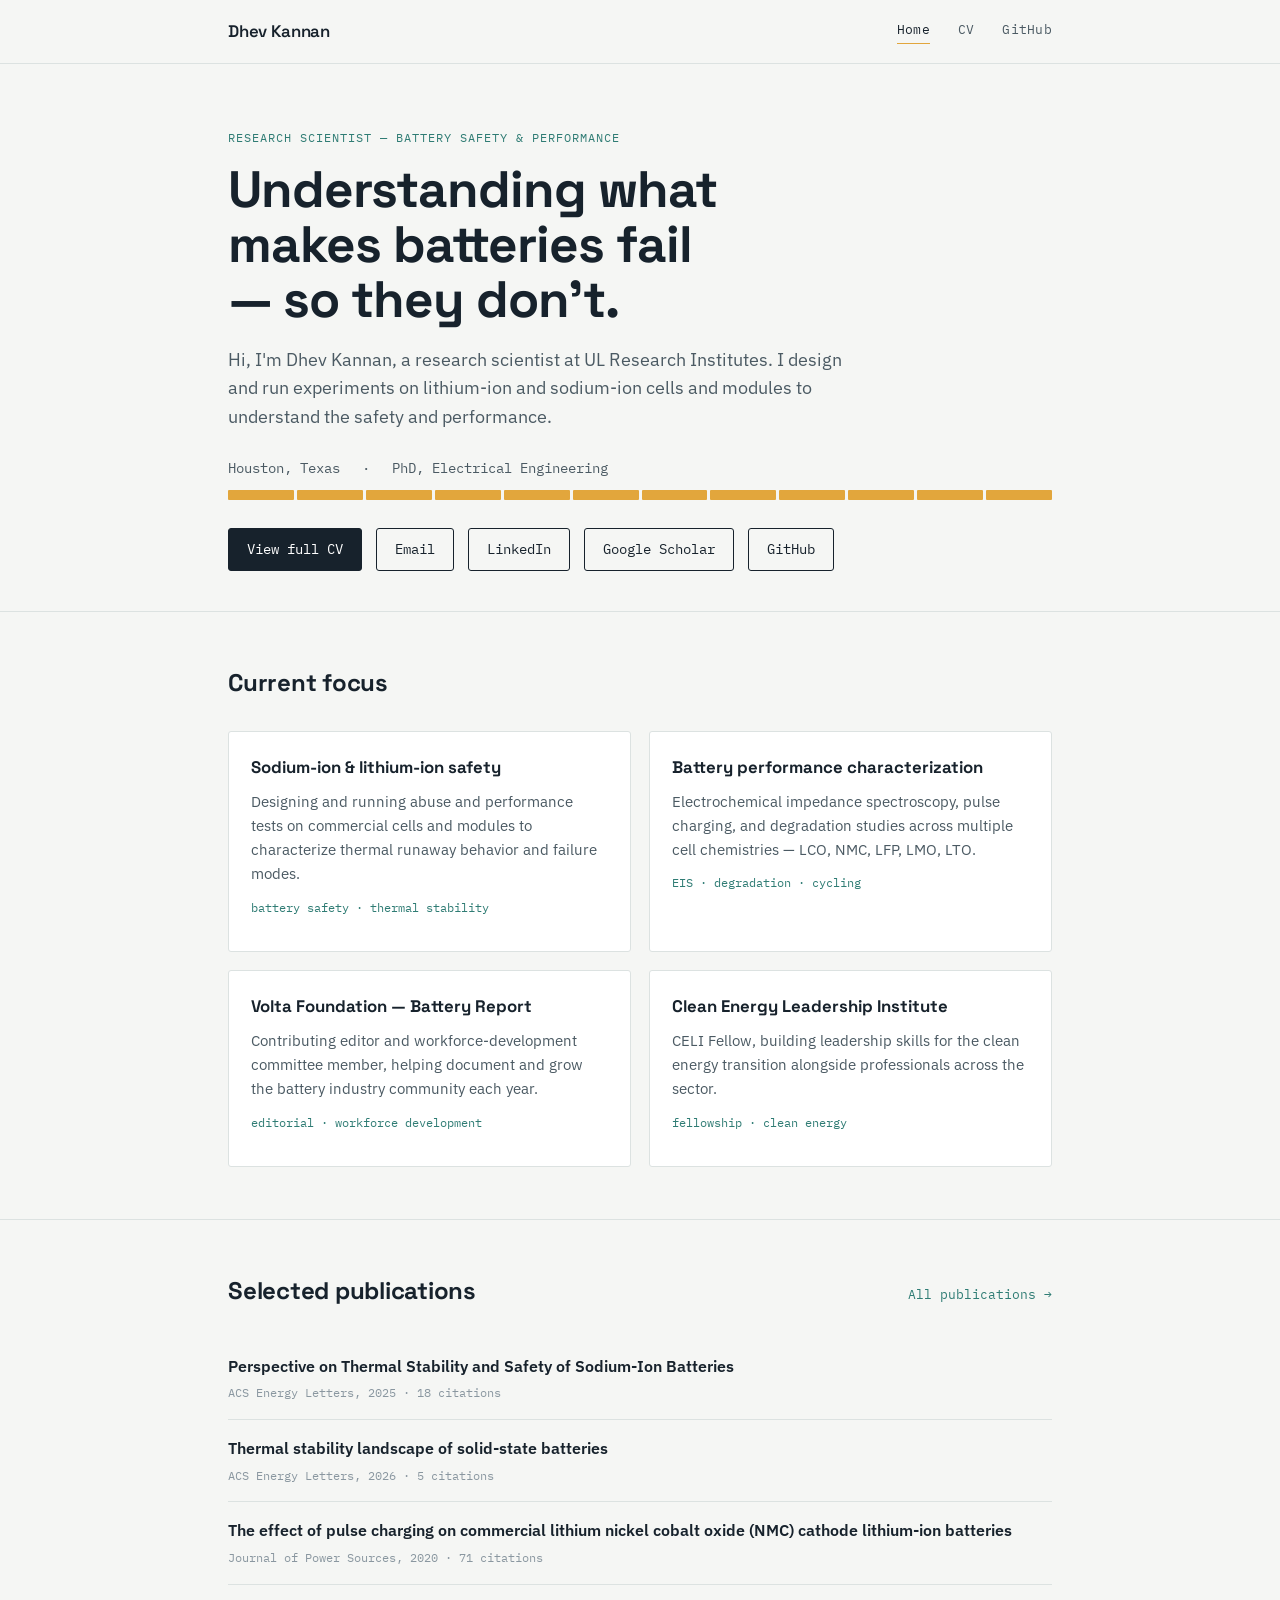
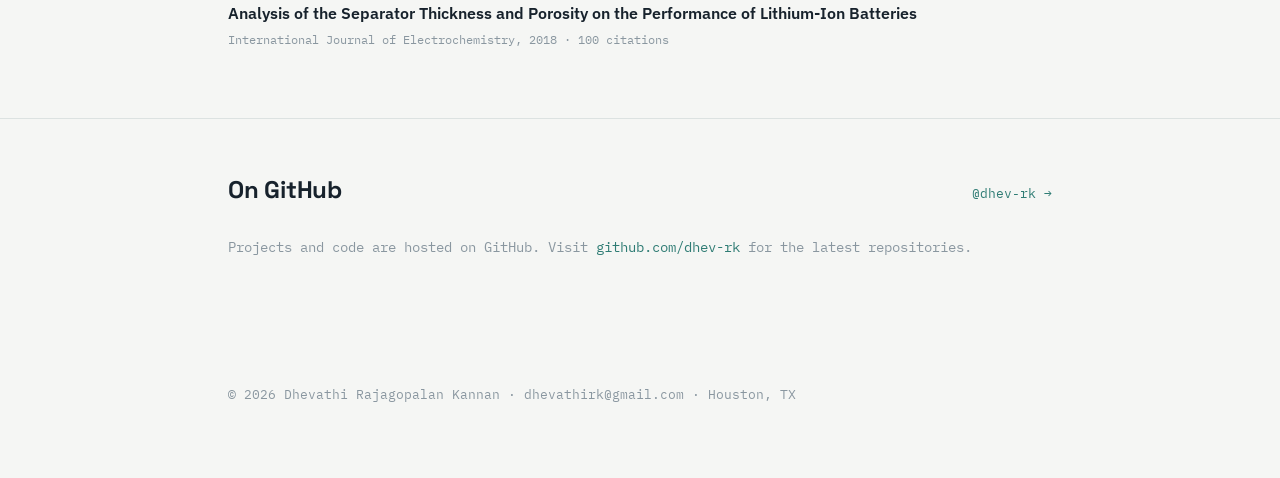
==== index.html @ d919b0d4 "Remove loadPosts function call from index.html" ====
<!DOCTYPE html>
<html lang="en">
<head>
<meta charset="UTF-8">
<meta name="viewport" content="width=device-width, initial-scale=1.0">
<title>Dhevathi Rajan Rajagopalan Kannan — Research Scientist</title>
<meta name="description" content="Dhevathi (Dhev) Rajagopalan Kannan — Research Scientist working on battery safety and performance at UL Research Institutes.">
<link rel="stylesheet" href="css/style.css">
</head>
<body>

<nav class="nav">
  <div class="wrap">
    <a href="index.html" class="nav-brand">Dhev Kannan</a>
    <div class="nav-links">
      <a href="index.html" class="active">Home</a>
      <a href="cv.html">CV</a>
      
      <a href="https://github.com/dhev-rk" target="_blank" rel="noopener">GitHub</a>
    </div>
  </div>
</nav>

<header class="hero">
  <div class="wrap">
    <p class="eyebrow">Research Scientist — Battery Safety &amp; Performance</p>
    <h1>Understanding what makes batteries fail — so they don't.</h1>
    <p class="lede">
      Hi, I'm Dhev Kannan, a research scientist at UL Research Institutes.
      I design and run experiments on lithium-ion and sodium-ion cells and modules to
      understand the safety and performance.
    </p>
    <div class="hero-meta">
      <span>Houston, Texas</span>
      <span>·</span>
      <span>PhD, Electrical Engineering</span>
    </div>
    <div class="chargebar" aria-hidden="true">
      <span class="cell filled"></span><span class="cell filled"></span><span class="cell filled"></span>
      <span class="cell filled"></span><span class="cell filled"></span><span class="cell filled"></span>
      <span class="cell filled"></span><span class="cell filled"></span><span class="cell filled"></span>
      <span class="cell filled"></span><span class="cell filled"></span><span class="cell filled"></span>
    </div>
    <div class="hero-links">
      <a class="btn primary" href="cv.html">View full CV</a>
      <a class="btn" href="mailto:dhevathirk@gmail.com">Email</a>
      <a class="btn" href="https://www.linkedin.com/in/dhevathirajan/" target="_blank" rel="noopener">LinkedIn</a>
      <a class="btn" href="https://scholar.google.com/citations?user=-WHW2wUAAAAJ&hl=en" target="_blank" rel="noopener">Google Scholar</a>
      <a class="btn" href="https://github.com/dhev-rk" target="_blank" rel="noopener">GitHub</a>
    </div>
  </div>
</header>

<section class="block">
  <div class="wrap">
    <div class="block-head">
      <h2>Current focus</h2>
    </div>
    <div class="grid">
      <div class="card">
        <h3>Sodium-ion &amp; lithium-ion safety</h3>
        <p>Designing and running abuse and performance tests on commercial cells and modules to characterize thermal runaway behavior and failure modes.</p>
        <p class="tags">battery safety · thermal stability</p>
      </div>
      <div class="card">
        <h3>Battery performance characterization</h3>
        <p>Electrochemical impedance spectroscopy, pulse charging, and degradation studies across multiple cell chemistries — LCO, NMC, LFP, LMO, LTO.</p>
        <p class="tags">EIS · degradation · cycling</p>
      </div>
      <div class="card">
        <h3>Volta Foundation — Battery Report</h3>
        <p>Contributing editor and workforce-development committee member, helping document and grow the battery industry community each year.</p>
        <p class="tags">editorial · workforce development</p>
      </div>
      <div class="card">
        <h3>Clean Energy Leadership Institute</h3>
        <p>CELI Fellow, building leadership skills for the clean energy transition alongside professionals across the sector.</p>
        <p class="tags">fellowship · clean energy</p>
      </div>
    </div>
  </div>
</section>

<section class="block">
  <div class="wrap">
    <div class="block-head">
      <h2>Selected publications</h2>
      <a class="see-all" href="cv.html#publications">All publications →</a>
    </div>
    <ul class="pub-list">
      <li class="pub-item">
        <div class="pub-title">Perspective on Thermal Stability and Safety of Sodium-Ion Batteries</div>
        <div class="pub-meta">ACS Energy Letters, 2025 · 18 citations</div>
      </li>
      <li class="pub-item">
        <div class="pub-title">Thermal stability landscape of solid-state batteries</div>
        <div class="pub-meta">ACS Energy Letters, 2026 · 5 citations</div>
      </li>
      <li class="pub-item">
        <div class="pub-title">The effect of pulse charging on commercial lithium nickel cobalt oxide (NMC) cathode lithium-ion batteries</div>
        <div class="pub-meta">Journal of Power Sources, 2020 · 71 citations</div>
      </li>
      <li class="pub-item">
        <div class="pub-title">Analysis of the Separator Thickness and Porosity on the Performance of Lithium-Ion Batteries</div>
        <div class="pub-meta">International Journal of Electrochemistry, 2018 · 100 citations</div>
      </li>
    </ul>
  </div>
</section>



<section class="block">
  <div class="wrap">
    <div class="block-head">
      <h2>On GitHub</h2>
      <a class="see-all" href="https://github.com/dhev-rk" target="_blank" rel="noopener">@dhev-rk →</a>
    </div>
    <p class="state-msg" style="padding:0 0 8px;">
      Projects and code are hosted on GitHub. Visit
      <a href="https://github.com/dhev-rk" target="_blank" rel="noopener">github.com/dhev-rk</a>
      for the latest repositories.
    </p>
  </div>
</section>

<footer>
  <div class="wrap">
    <p>© <span id="year"></span> Dhevathi Rajagopalan Kannan · <a href="mailto:dhevathirk@gmail.com">dhevathirk@gmail.com</a> · Houston, TX</p>
  </div>
</footer>

<script src="js/main.js"></script>
<script>
  document.getElementById('year').textContent = new Date().getFullYear();
  
</script>
</body>
</html>
---- css/style.css ----
/* ============================================================
   Dhevathi Rajagopalan Kannan — personal site
   Design: "charge cell" system — battery-safety research subject
   ============================================================ */

@import url('https://fonts.googleapis.com/css2?family=Space+Grotesk:wght@400;500;600;700&family=IBM+Plex+Sans:wght@400;500;600&family=IBM+Plex+Mono:wght@400;500&display=swap');

:root {
  --bg: #F5F6F4;
  --surface: #FFFFFF;
  --ink: #17222C;
  --ink-soft: #4B5A63;
  --ink-faint: #8A97A0;
  --line: #DCE2E1;
  --accent: #E2A63C;      /* charge amber */
  --accent-ink: #1B4F4A;  /* deep teal, used sparingly */
  --accent-teal: #2F7C74;
  --radius: 3px;
  --max: 880px;
  --font-display: 'Space Grotesk', sans-serif;
  --font-body: 'IBM Plex Sans', sans-serif;
  --font-mono: 'IBM Plex Mono', monospace;
}

* { box-sizing: border-box; }

html { scroll-behavior: smooth; }

body {
  margin: 0;
  background: var(--bg);
  color: var(--ink);
  font-family: var(--font-body);
  font-size: 17px;
  line-height: 1.6;
  -webkit-font-smoothing: antialiased;
}

a { color: var(--accent-teal); text-decoration: none; border-bottom: 1px solid transparent; }
a:hover { border-bottom-color: currentColor; }

:focus-visible {
  outline: 2px solid var(--accent-teal);
  outline-offset: 2px;
}

.wrap {
  max-width: var(--max);
  margin: 0 auto;
  padding: 0 28px;
}

/* ---------- Nav ---------- */
.nav {
  border-bottom: 1px solid var(--line);
  background: var(--bg);
  position: sticky;
  top: 0;
  z-index: 10;
}
.nav .wrap {
  display: flex;
  align-items: center;
  justify-content: space-between;
  padding-top: 18px;
  padding-bottom: 18px;
}
.nav-brand {
  font-family: var(--font-display);
  font-weight: 600;
  font-size: 1.05rem;
  color: var(--ink);
  border-bottom: none;
  letter-spacing: -0.01em;
}
.nav-links {
  display: flex;
  gap: 28px;
  font-family: var(--font-mono);
  font-size: 0.82rem;
  letter-spacing: 0.02em;
}
.nav-links a {
  color: var(--ink-soft);
  border-bottom: none;
  padding-bottom: 3px;
}
.nav-links a:hover,
.nav-links a.active {
  color: var(--ink);
  border-bottom: 1px solid var(--accent);
}

/* ---------- Charge bar — the signature motif ---------- */
.chargebar {
  display: flex;
  gap: 3px;
  height: 10px;
  margin: 10px 0 0;
}
.chargebar .cell {
  flex: 1;
  background: var(--line);
  border-radius: 1px;
}
.chargebar .cell.filled { background: var(--accent); }

/* ---------- Hero ---------- */
.hero {
  padding: 64px 0 40px;
  border-bottom: 1px solid var(--line);
}
.eyebrow {
  font-family: var(--font-mono);
  font-size: 0.78rem;
  color: var(--accent-teal);
  text-transform: uppercase;
  letter-spacing: 0.08em;
  margin: 0 0 14px;
}
.hero h1 {
  font-family: var(--font-display);
  font-size: clamp(2.1rem, 4.5vw, 3.2rem);
  line-height: 1.08;
  letter-spacing: -0.02em;
  margin: 0 0 18px;
  max-width: 15ch;
}
.hero p.lede {
  font-size: 1.12rem;
  color: var(--ink-soft);
  max-width: 58ch;
  margin: 0 0 26px;
}
.hero-meta {
  display: flex;
  flex-wrap: wrap;
  gap: 8px 22px;
  font-family: var(--font-mono);
  font-size: 0.85rem;
  color: var(--ink-soft);
}
.hero-links {
  margin-top: 28px;
  display: flex;
  flex-wrap: wrap;
  gap: 14px;
}
.btn {
  font-family: var(--font-mono);
  font-size: 0.85rem;
  padding: 10px 18px;
  border: 1px solid var(--ink);
  border-radius: var(--radius);
  color: var(--ink);
  border-bottom-width: 1px;
}
.btn:hover { background: var(--ink); color: var(--surface); }
.btn.primary { background: var(--ink); color: var(--surface); }
.btn.primary:hover { background: var(--accent-ink); border-color: var(--accent-ink); }

/* ---------- Sections ---------- */
section.block {
  padding: 52px 0;
  border-bottom: 1px solid var(--line);
}
section.block:last-of-type { border-bottom: none; }

.block-head {
  display: flex;
  align-items: baseline;
  justify-content: space-between;
  margin-bottom: 28px;
  gap: 16px;
  flex-wrap: wrap;
}
.block-head h2 {
  font-family: var(--font-display);
  font-size: 1.5rem;
  letter-spacing: -0.01em;
  margin: 0;
}
.block-head .see-all {
  font-family: var(--font-mono);
  font-size: 0.82rem;
}

/* ---------- Cards / grids ---------- */
.grid {
  display: grid;
  grid-template-columns: repeat(2, 1fr);
  gap: 18px;
}
@media (max-width: 640px) { .grid { grid-template-columns: 1fr; } }

.card {
  background: var(--surface);
  border: 1px solid var(--line);
  border-radius: var(--radius);
  padding: 22px;
}
.card h3 {
  font-family: var(--font-display);
  font-size: 1.05rem;
  margin: 0 0 8px;
}
.card p {
  color: var(--ink-soft);
  font-size: 0.95rem;
  margin: 0 0 12px;
}
.card .tags {
  font-family: var(--font-mono);
  font-size: 0.75rem;
  color: var(--accent-teal);
}

/* ---------- Timeline (experience) ---------- */
.timeline { margin-top: 6px; }
.tl-item {
  display: grid;
  grid-template-columns: 130px 1fr;
  gap: 18px;
  padding: 20px 0;
  border-top: 1px solid var(--line);
}
.tl-item:first-child { border-top: none; }
.tl-date {
  font-family: var(--font-mono);
  font-size: 0.8rem;
  color: var(--ink-faint);
  padding-top: 2px;
}
.tl-role { font-family: var(--font-display); font-size: 1.05rem; margin: 0 0 3px; }
.tl-org { color: var(--accent-teal); font-size: 0.92rem; margin: 0 0 8px; }
.tl-desc { color: var(--ink-soft); font-size: 0.92rem; margin: 0; }
.tl-desc ul { margin: 8px 0 0; padding-left: 18px; }
.tl-desc li { margin-bottom: 4px; }

@media (max-width: 640px) {
  .tl-item { grid-template-columns: 1fr; gap: 4px; }
}

/* ---------- Publications ---------- */
.pub-list { list-style: none; margin: 0; padding: 0; }
.pub-item {
  padding: 16px 0;
  border-top: 1px solid var(--line);
}
.pub-item:first-child { border-top: none; }
.pub-title { font-weight: 600; font-size: 0.98rem; }
.pub-meta {
  font-family: var(--font-mono);
  font-size: 0.78rem;
  color: var(--ink-faint);
  margin-top: 4px;
}

/* ---------- Blog list ---------- */
.post-list { list-style: none; margin: 0; padding: 0; }
.post-item {
  padding: 20px 0;
  border-top: 1px solid var(--line);
  display: grid;
  grid-template-columns: 110px 1fr;
  gap: 18px;
}
.post-item:first-child { border-top: none; }
.post-date {
  font-family: var(--font-mono);
  font-size: 0.8rem;
  color: var(--ink-faint);
  padding-top: 2px;
}
.post-item h3 { font-family: var(--font-display); margin: 0 0 6px; font-size: 1.15rem; }
.post-item p { color: var(--ink-soft); margin: 0; font-size: 0.95rem; }
.post-tags { font-family: var(--font-mono); font-size: 0.72rem; color: var(--accent-teal); margin-top: 8px; }

@media (max-width: 640px) {
  .post-item { grid-template-columns: 1fr; }
}

/* ---------- Single post ---------- */
.post-header { padding: 52px 0 24px; border-bottom: 1px solid var(--line); }
.post-header h1 {
  font-family: var(--font-display);
  font-size: clamp(1.8rem, 4vw, 2.4rem);
  letter-spacing: -0.02em;
  margin: 0 0 10px;
}
.post-body {
  padding: 40px 0 60px;
  max-width: 70ch;
  font-size: 1.05rem;
}
.post-body h2 { font-family: var(--font-display); margin-top: 2em; }
.post-body h3 { font-family: var(--font-display); margin-top: 1.6em; }
.post-body p { color: var(--ink-soft); }
.post-body pre {
  background: var(--ink);
  color: #E8EEF0;
  padding: 16px;
  border-radius: var(--radius);
  overflow-x: auto;
  font-family: var(--font-mono);
  font-size: 0.85rem;
}
.post-body code {
  font-family: var(--font-mono);
  background: var(--line);
  padding: 2px 5px;
  border-radius: 2px;
  font-size: 0.88em;
}
.post-body pre code { background: none; padding: 0; }
.post-body blockquote {
  border-left: 3px solid var(--accent);
  margin: 1.4em 0;
  padding-left: 18px;
  color: var(--ink-soft);
}
.post-body img { max-width: 100%; border-radius: var(--radius); }

/* ---------- CV page ---------- */
.cv-print-link {
  font-family: var(--font-mono);
  font-size: 0.82rem;
}
.skills-grid {
  display: grid;
  grid-template-columns: repeat(3, 1fr);
  gap: 14px;
}
@media (max-width: 640px) { .skills-grid { grid-template-columns: 1fr 1fr; } }
.skill-chip {
  font-family: var(--font-mono);
  font-size: 0.82rem;
  border: 1px solid var(--line);
  border-radius: var(--radius);
  padding: 8px 12px;
  background: var(--surface);
}

/* ---------- Footer ---------- */
footer {
  padding: 40px 0 60px;
  font-family: var(--font-mono);
  font-size: 0.8rem;
  color: var(--ink-faint);
}
footer a { color: var(--ink-faint); }

/* ---------- Utility ---------- */
.state-msg {
  font-family: var(--font-mono);
  font-size: 0.85rem;
  color: var(--ink-faint);
  padding: 20px 0;
}
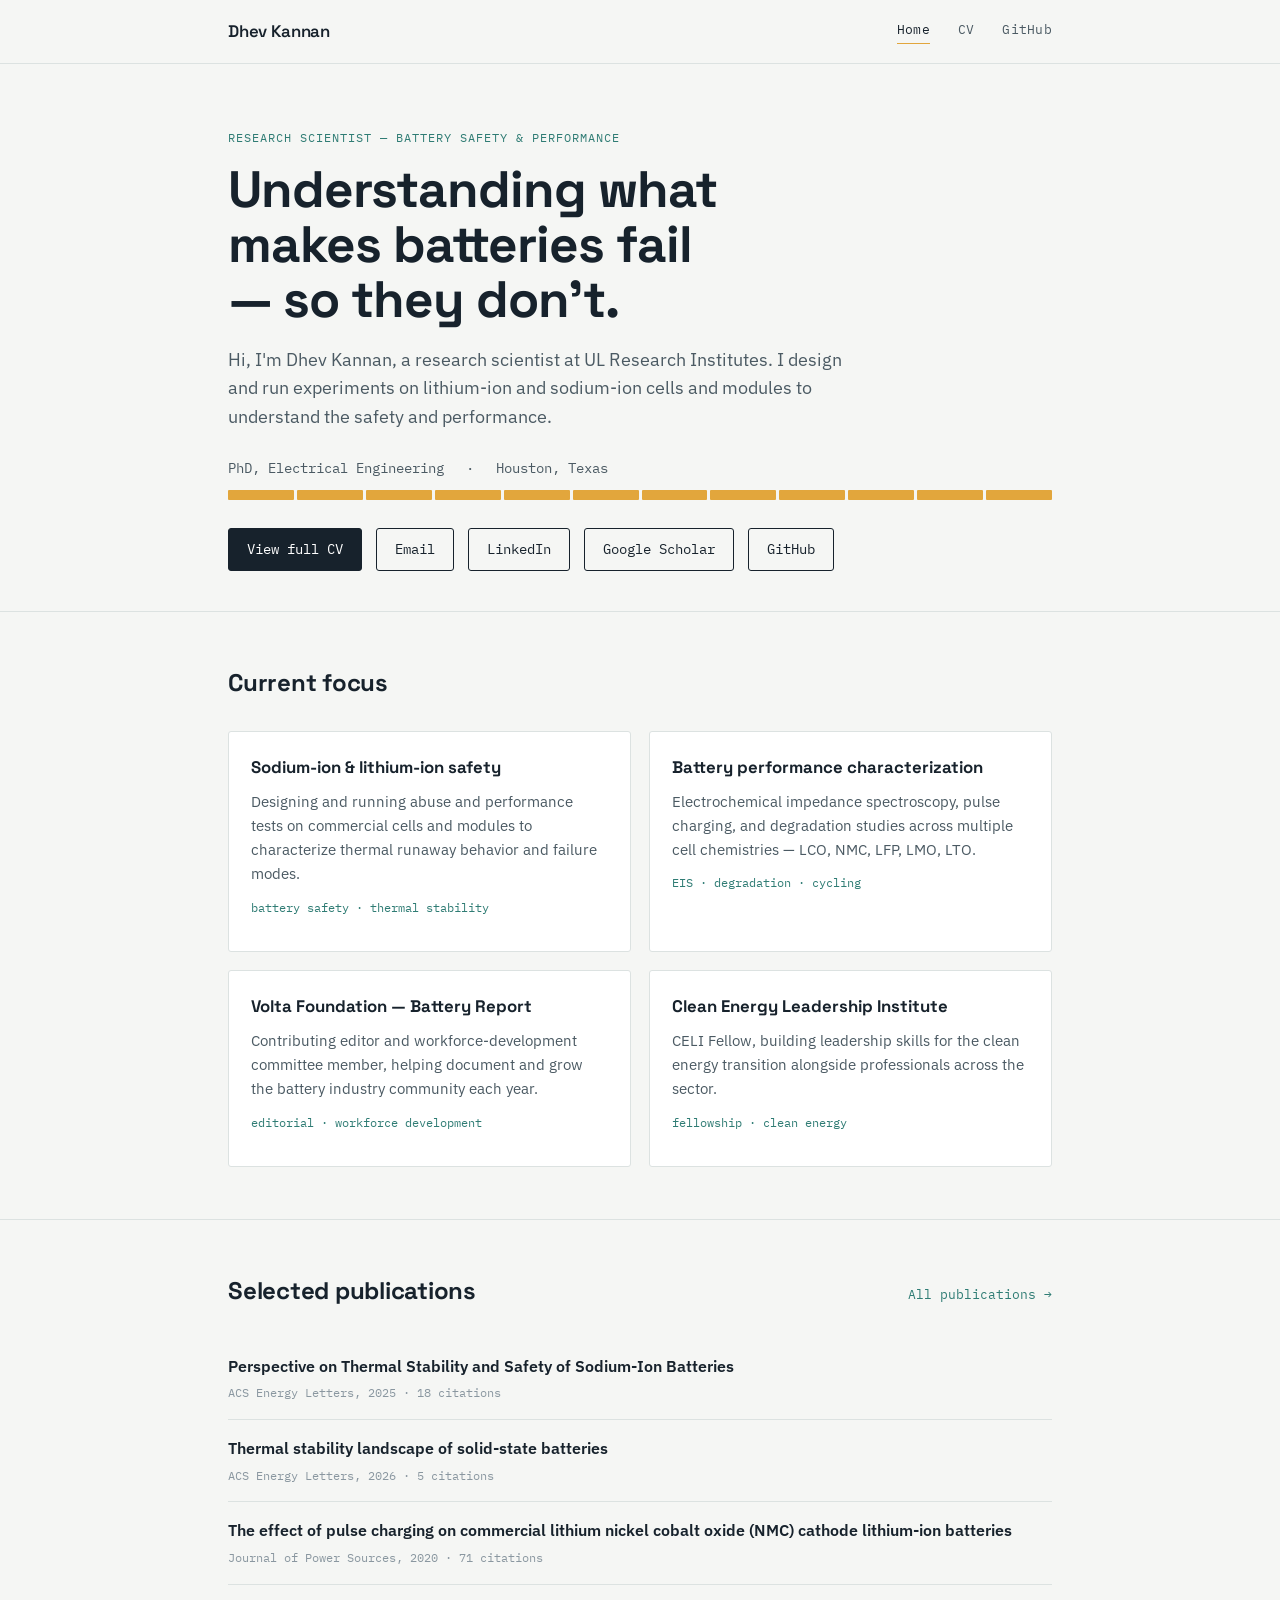
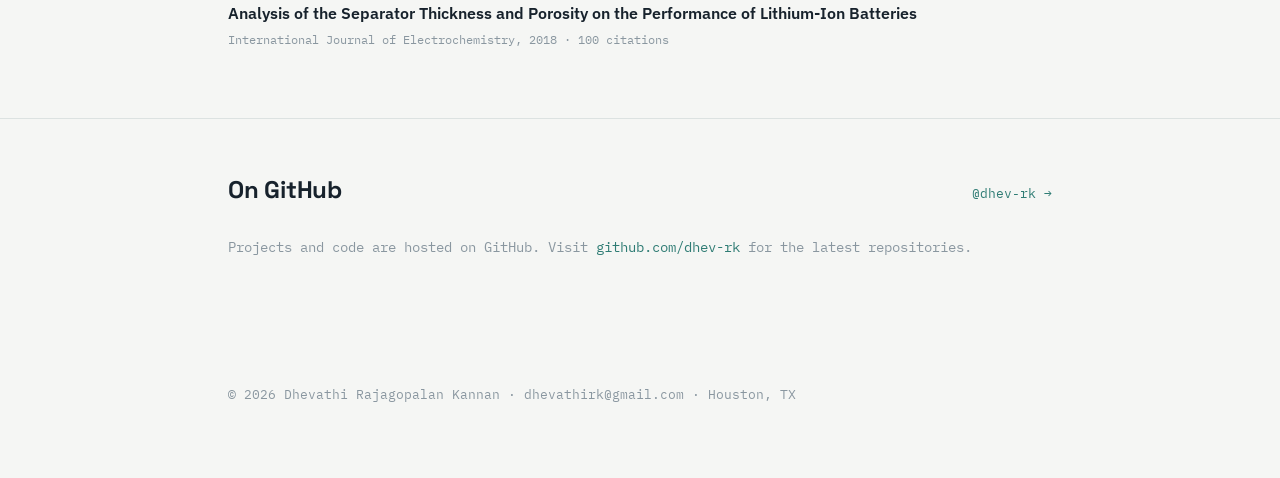
==== commit bce77a21: "Reorder hero-meta information in index.html" ====
--- a/index.html
+++ b/index.html
@@ -30,11 +30,11 @@
       I design and run experiments on lithium-ion and sodium-ion cells and modules to
       understand the safety and performance.
     </p>
-    <div class="hero-meta">
-      <span>Houston, Texas</span>
-      <span>·</span>
-      <span>PhD, Electrical Engineering</span>
-    </div>
+  <div class="hero-meta">
+    <span>PhD, Electrical Engineering</span>
+    <span>·</span>
+    <span>Houston, Texas</span>
+  </div>
     <div class="chargebar" aria-hidden="true">
       <span class="cell filled"></span><span class="cell filled"></span><span class="cell filled"></span>
       <span class="cell filled"></span><span class="cell filled"></span><span class="cell filled"></span>
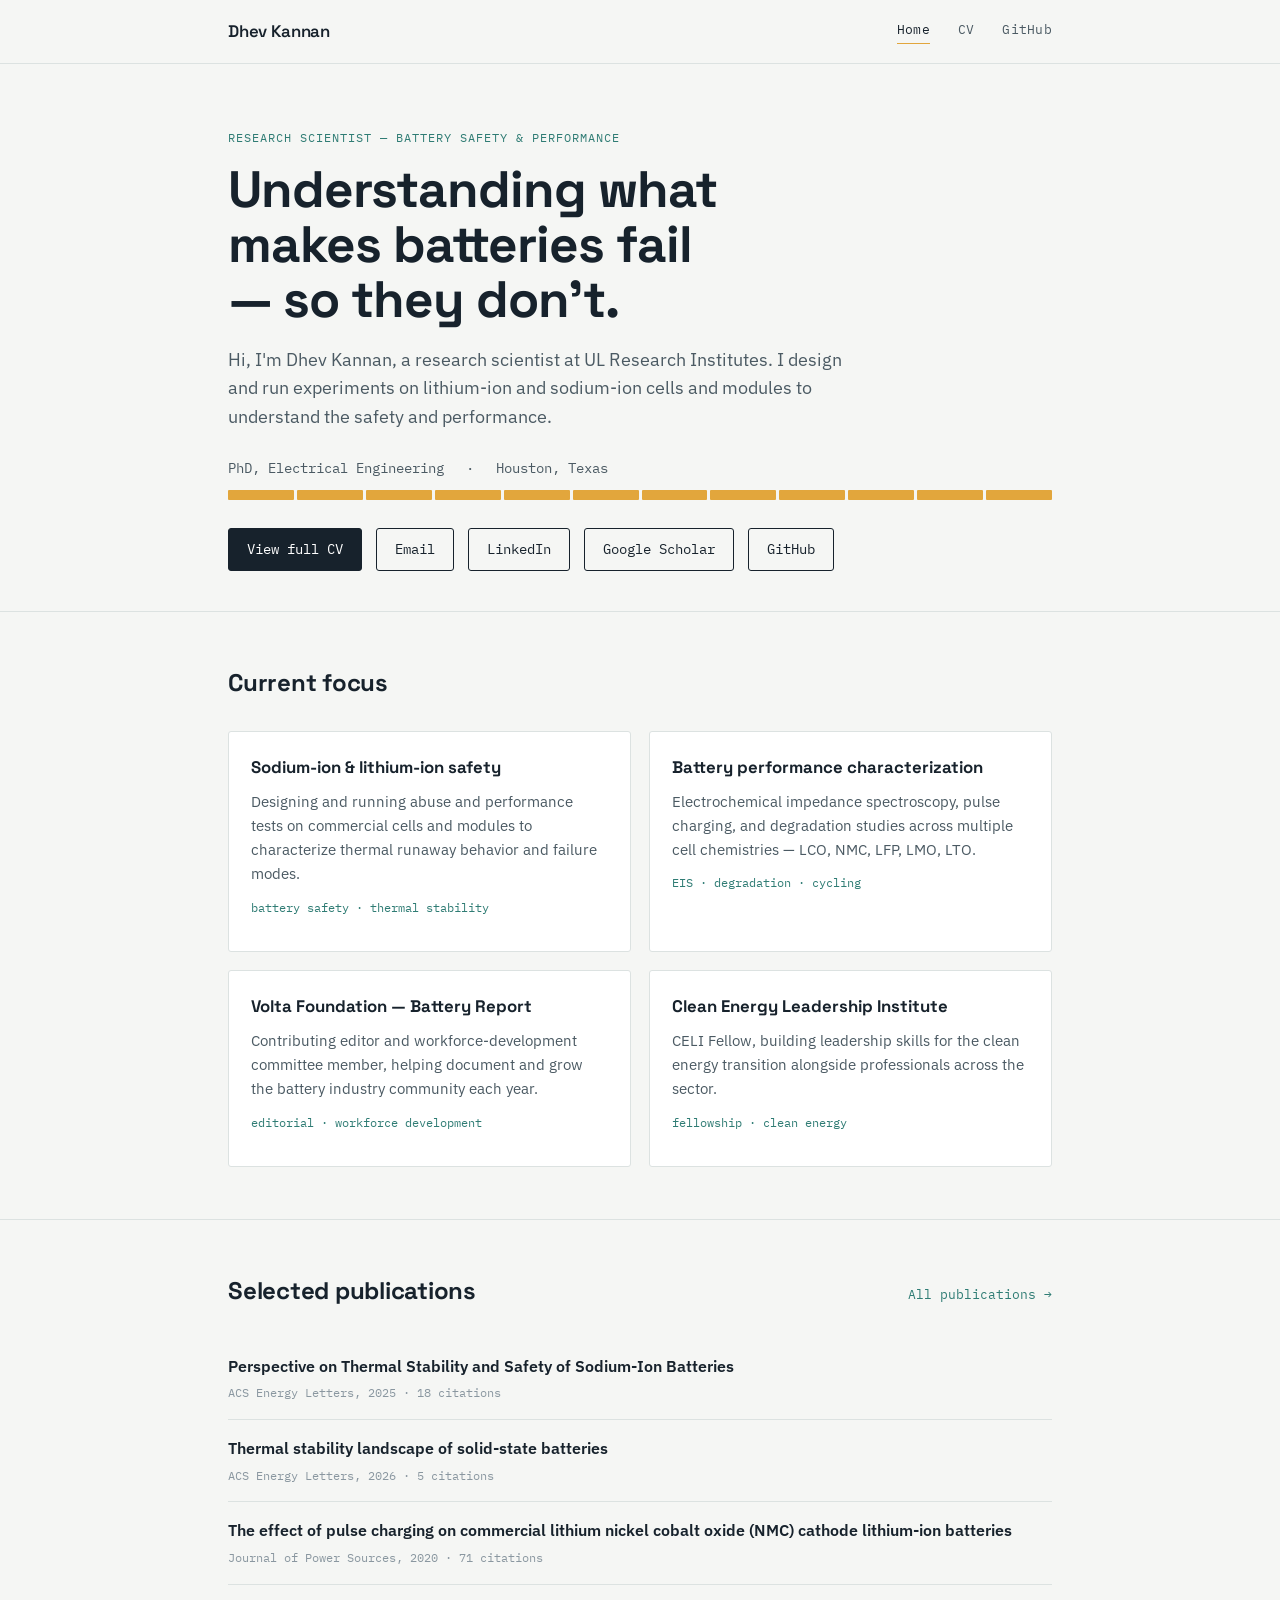
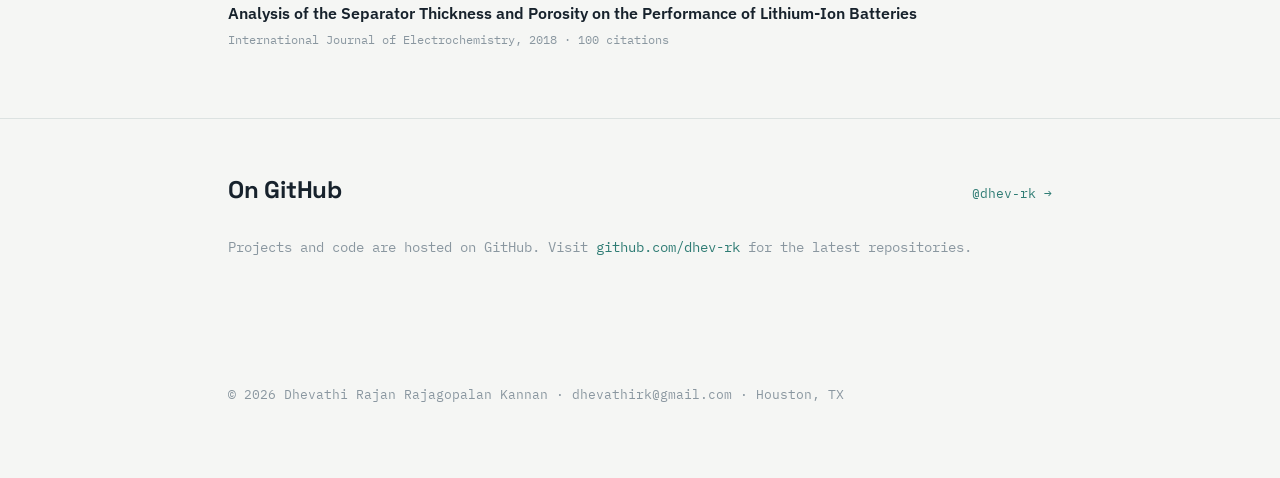
==== commit 5cc87699: "Update footer name from Dhevathi Rajagopalan to Dhevathi Rajan" ====
--- a/index.html
+++ b/index.html
@@ -126,7 +126,7 @@
 
 <footer>
   <div class="wrap">
-    <p>© <span id="year"></span> Dhevathi Rajagopalan Kannan · <a href="mailto:dhevathirk@gmail.com">dhevathirk@gmail.com</a> · Houston, TX</p>
+    <p>© <span id="year"></span> Dhevathi Rajan Rajagopalan Kannan · <a href="mailto:dhevathirk@gmail.com">dhevathirk@gmail.com</a> · Houston, TX</p>
   </div>
 </footer>
 
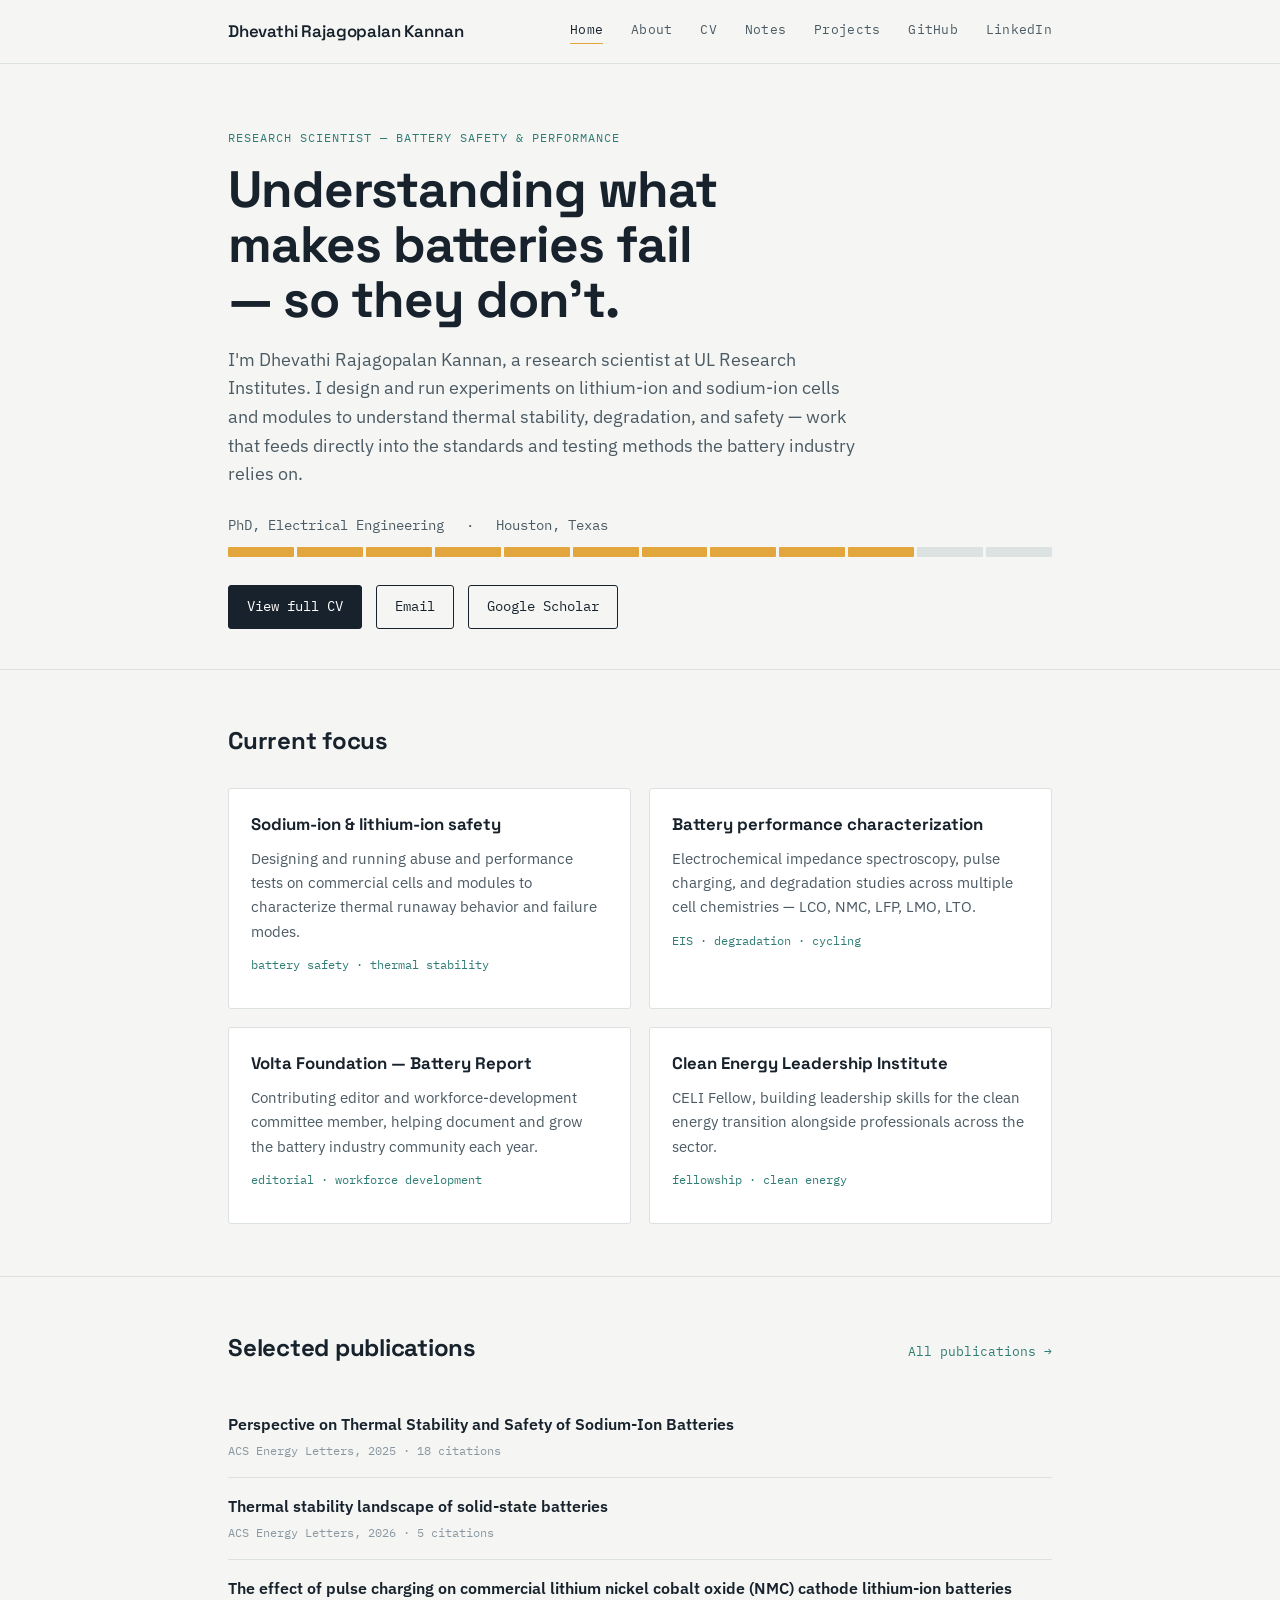
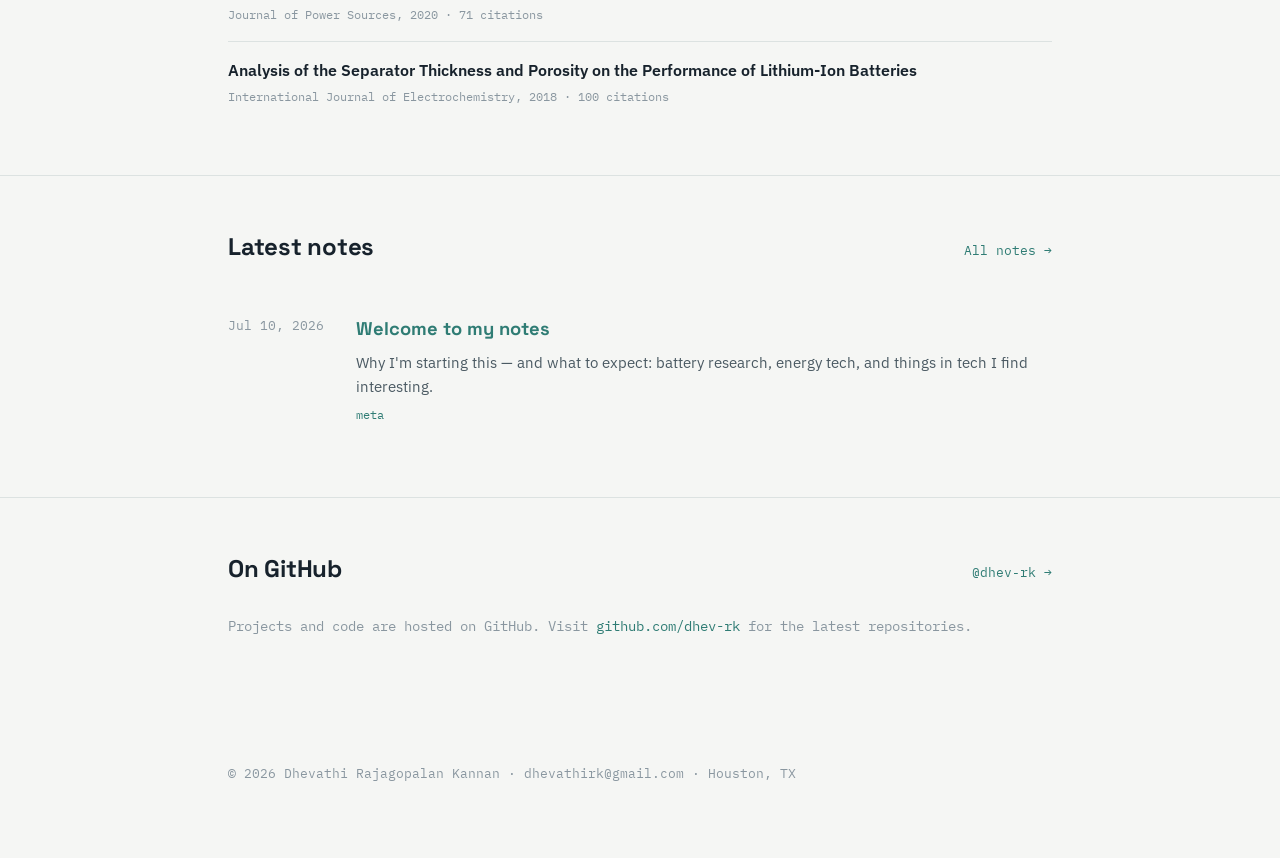
==== commit ceaa5463: "Redesign site, add About and Projects pages" ====
--- a/index.html
+++ b/index.html
@@ -3,7 +3,7 @@
 <head>
 <meta charset="UTF-8">
 <meta name="viewport" content="width=device-width, initial-scale=1.0">
-<title>Dhevathi Rajan Rajagopalan Kannan — Research Scientist</title>
+<title>Dhevathi Rajagopalan Kannan — Battery Safety Research</title>
 <meta name="description" content="Dhevathi (Dhev) Rajagopalan Kannan — Research Scientist working on battery safety and performance at UL Research Institutes.">
 <link rel="stylesheet" href="css/style.css">
 </head>
@@ -11,51 +11,55 @@
 
 <nav class="nav">
   <div class="wrap">
-    <a href="index.html" class="nav-brand">Dhev Kannan</a>
+    <a href="index.html" class="nav-brand">Dhevathi Rajagopalan Kannan</a>
     <div class="nav-links">
       <a href="index.html" class="active">Home</a>
+      <a href="about.html">About</a>
       <a href="cv.html">CV</a>
-      
+      <a href="blog.html">Notes</a>
+      <a href="projects.html">Projects</a>
       <a href="https://github.com/dhev-rk" target="_blank" rel="noopener">GitHub</a>
+      <a href="https://www.linkedin.com/in/dhevathirajan/" target="_blank" rel="noopener">LinkedIn</a>
     </div>
   </div>
 </nav>
 
 <header class="hero">
-  <div class="wrap">
-    <p class="eyebrow">Research Scientist — Battery Safety &amp; Performance</p>
-    <h1>Understanding what makes batteries fail — so they don't.</h1>
-    <p class="lede">
-      Hi, I'm Dhev Kannan, a research scientist at UL Research Institutes.
-      I design and run experiments on lithium-ion and sodium-ion cells and modules to
-      understand the safety and performance.
-    </p>
-  <div class="hero-meta">
-    <span>PhD, Electrical Engineering</span>
-    <span>·</span>
-    <span>Houston, Texas</span>
-  </div>
-    <div class="chargebar" aria-hidden="true">
-      <span class="cell filled"></span><span class="cell filled"></span><span class="cell filled"></span>
-      <span class="cell filled"></span><span class="cell filled"></span><span class="cell filled"></span>
-      <span class="cell filled"></span><span class="cell filled"></span><span class="cell filled"></span>
-      <span class="cell filled"></span><span class="cell filled"></span><span class="cell filled"></span>
+  <div class="wrap hero-flex">
+    <div class="hero-text">
+      <p class="eyebrow">Research Scientist — Battery Safety &amp; Performance</p>
+      <h1>Understanding what makes batteries fail — so they don't.</h1>
+      <p class="lede">
+        I'm Dhevathi Rajagopalan Kannan, a research scientist at UL Research Institutes.
+        I design and run experiments on lithium-ion and sodium-ion cells and modules to
+        understand thermal stability, degradation, and safety — work that feeds directly
+        into the standards and testing methods the battery industry relies on.
+      </p>
+      <div class="hero-meta">
+        <span>PhD, Electrical Engineering</span>
+        <span>·</span>
+        <span>Houston, Texas</span>
+      </div>
+      <div class="chargebar" aria-hidden="true">
+        <span class="cell filled"></span><span class="cell filled"></span><span class="cell filled"></span>
+        <span class="cell filled"></span><span class="cell filled"></span><span class="cell filled"></span>
+        <span class="cell filled"></span><span class="cell filled"></span><span class="cell filled"></span>
+        <span class="cell filled"></span><span class="cell"></span><span class="cell"></span>
+      </div>
+      <div class="hero-links">
+        <a class="btn primary" href="cv.html">View full CV</a>
+        <a class="btn" href="mailto:dhevathirk@gmail.com">Email</a>
+        <a class="btn" href="https://scholar.google.com/citations?user=-WHW2wUAAAAJ&hl=en" target="_blank" rel="noopener">Google Scholar</a>
+      </div>
     </div>
-    <div class="hero-links">
-      <a class="btn primary" href="cv.html">View full CV</a>
-      <a class="btn" href="mailto:dhevathirk@gmail.com">Email</a>
-      <a class="btn" href="https://www.linkedin.com/in/dhevathirajan/" target="_blank" rel="noopener">LinkedIn</a>
-      <a class="btn" href="https://scholar.google.com/citations?user=-WHW2wUAAAAJ&hl=en" target="_blank" rel="noopener">Google Scholar</a>
-      <a class="btn" href="https://github.com/dhev-rk" target="_blank" rel="noopener">GitHub</a>
-    </div>
+    <!-- To add your photo: upload assets/photo.png in the repo, then uncomment the line below -->
+    <!-- <img src="assets/photo.png" alt="Dhevathi Rajagopalan Kannan" class="hero-photo"> -->
   </div>
 </header>
 
 <section class="block">
   <div class="wrap">
-    <div class="block-head">
-      <h2>Current focus</h2>
-    </div>
+    <div class="block-head"><h2>Current focus</h2></div>
     <div class="grid">
       <div class="card">
         <h3>Sodium-ion &amp; lithium-ion safety</h3>
@@ -108,7 +112,17 @@
   </div>
 </section>
 
-
+<section class="block" id="notes">
+  <div class="wrap">
+    <div class="block-head">
+      <h2>Latest notes</h2>
+      <a class="see-all" href="blog.html">All notes →</a>
+    </div>
+    <ul class="post-list" id="home-post-list">
+      <li class="state-msg">Loading…</li>
+    </ul>
+  </div>
+</section>
 
 <section class="block">
   <div class="wrap">
@@ -126,14 +140,14 @@
 
 <footer>
   <div class="wrap">
-    <p>© <span id="year"></span> Dhevathi Rajan Rajagopalan Kannan · <a href="mailto:dhevathirk@gmail.com">dhevathirk@gmail.com</a> · Houston, TX</p>
+    <p>© <span id="year"></span> Dhevathi Rajagopalan Kannan · <a href="mailto:dhevathirk@gmail.com">dhevathirk@gmail.com</a> · Houston, TX</p>
   </div>
 </footer>
 
 <script src="js/main.js"></script>
 <script>
   document.getElementById('year').textContent = new Date().getFullYear();
-  
+  loadPosts({ target: 'home-post-list', limit: 3 });
 </script>
 </body>
 </html>
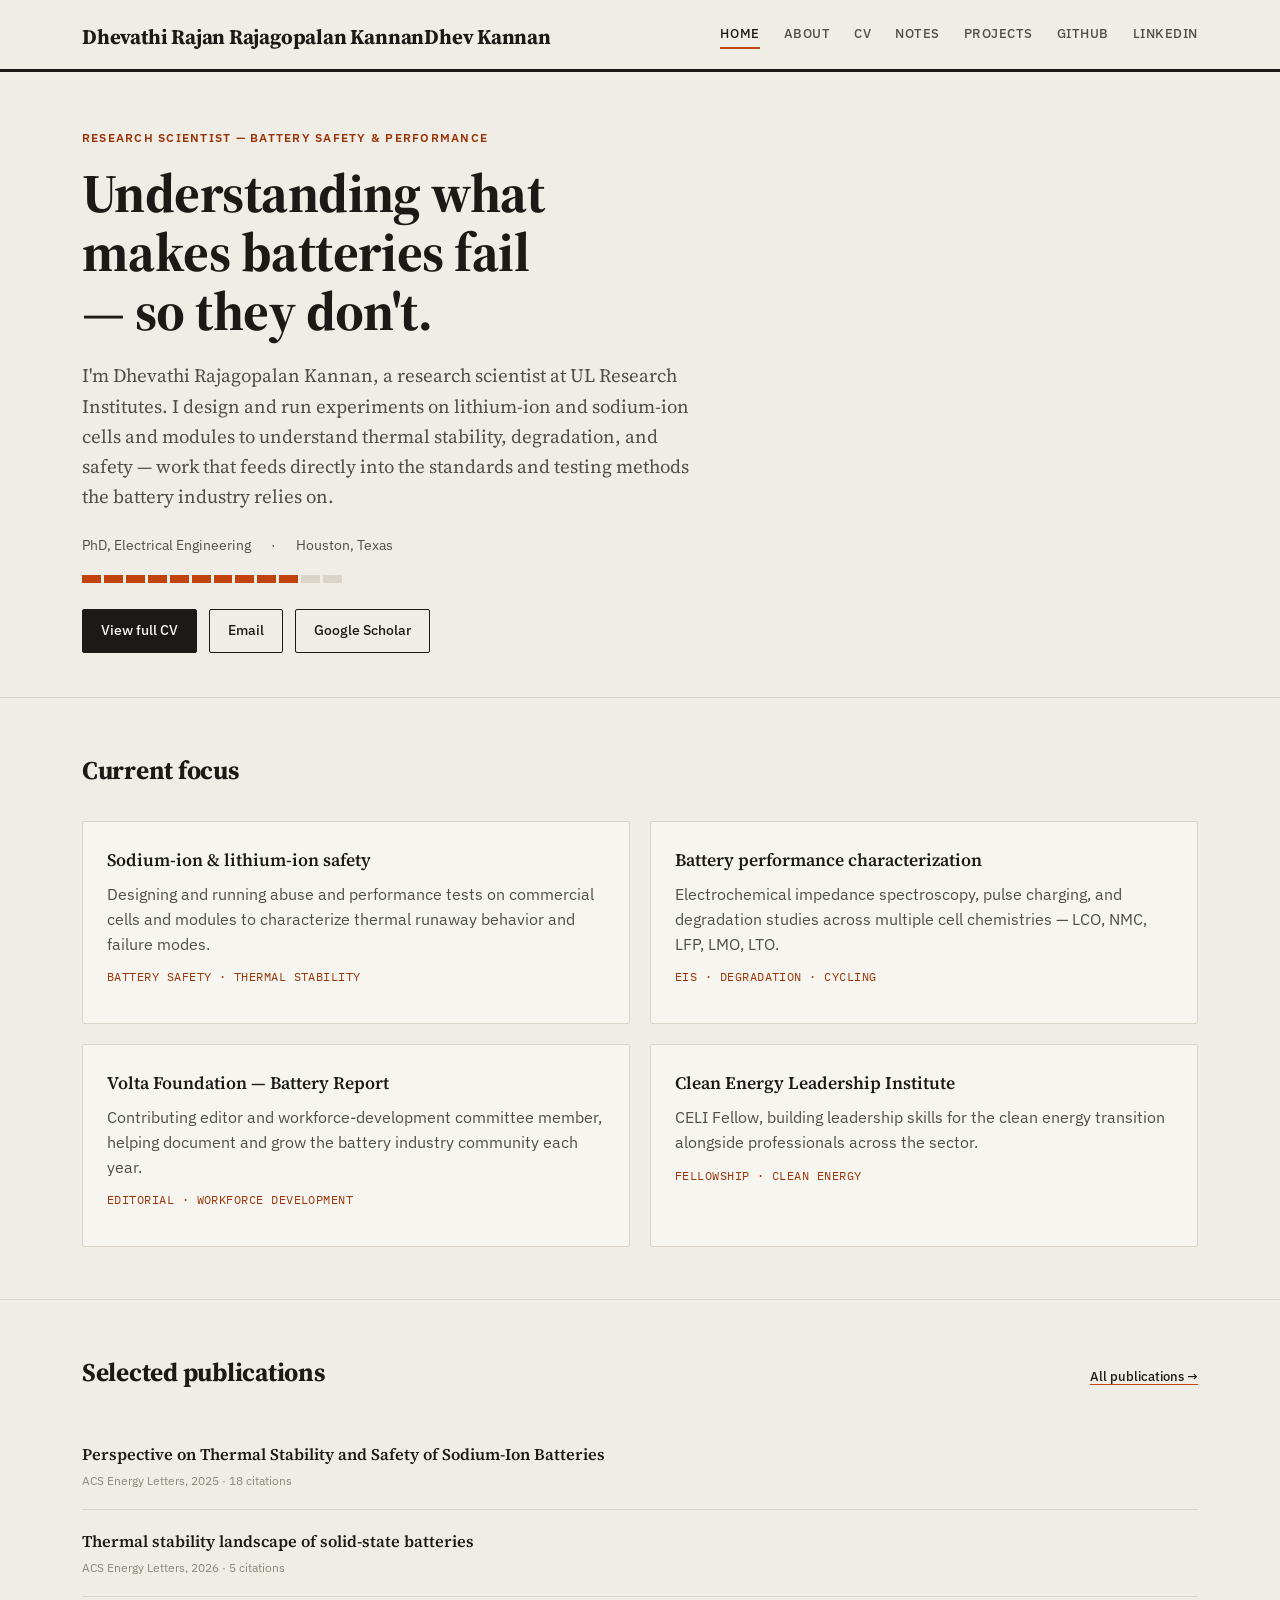
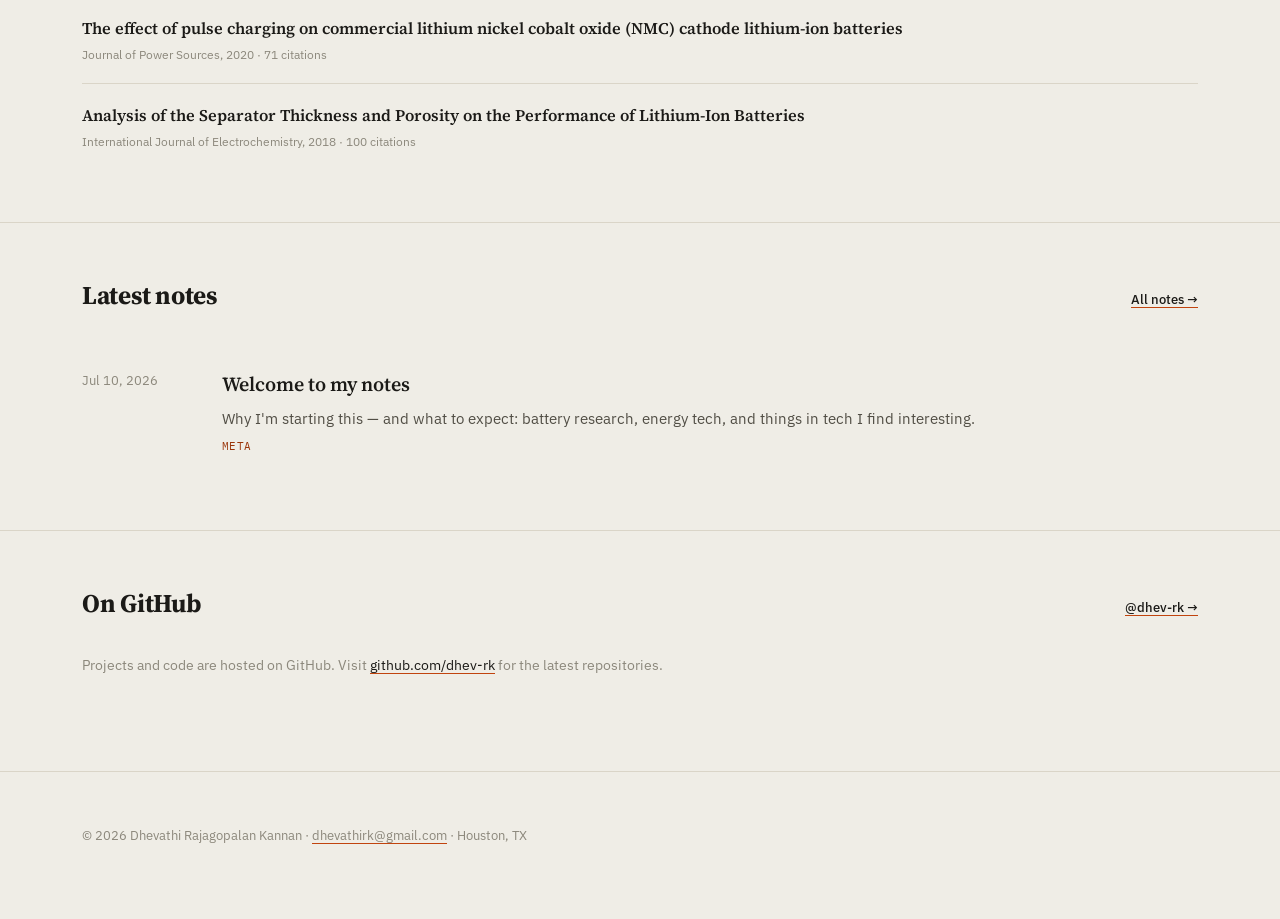
==== commit 4de32f6a: "Responsive nav brand name (full on desktop, short on mobile)" ====
--- a/index.html
+++ b/index.html
@@ -11,8 +11,8 @@
 
 <nav class="nav">
   <div class="wrap">
-    <a href="index.html" class="nav-brand">Dhevathi Rajagopalan Kannan</a>
-    <div class="nav-links">
+    <a href="index.html" class="nav-brand"><span class="brand-full">Dhevathi Rajan Rajagopalan Kannan</span><span class="brand-short">Dhev Kannan</span></a>
+    <div class="nav-links" id="nav-links">
       <a href="index.html" class="active">Home</a>
       <a href="about.html">About</a>
       <a href="cv.html">CV</a>
@@ -21,6 +21,7 @@
       <a href="https://github.com/dhev-rk" target="_blank" rel="noopener">GitHub</a>
       <a href="https://www.linkedin.com/in/dhevathirajan/" target="_blank" rel="noopener">LinkedIn</a>
     </div>
+    <button class="nav-toggle" id="nav-toggle" aria-label="Toggle menu"><span></span></button>
   </div>
 </nav>
 
@@ -149,5 +150,6 @@
   document.getElementById('year').textContent = new Date().getFullYear();
   loadPosts({ target: 'home-post-list', limit: 3 });
 </script>
+<script src="js/nav.js"></script>
 </body>
 </html>
--- a/css/style.css
+++ b/css/style.css
@@ -1,29 +1,31 @@
 /* ============================================================
    Dhevathi Rajagopalan Kannan — personal site
-   Design: "charge cell" system — battery-safety research subject
+   Design v2: editorial / research-magazine look
+   Palette: warm paper, near-black ink, rust accent
    ============================================================ */
 
-@import url('https://fonts.googleapis.com/css2?family=Space+Grotesk:wght@400;500;600;700&family=IBM+Plex+Sans:wght@400;500;600&family=IBM+Plex+Mono:wght@400;500&display=swap');
+@import url('https://fonts.googleapis.com/css2?family=Source+Serif+4:ital,opsz,wght@0,8..60,400;0,8..60,500;0,8..60,600;0,8..60,700;1,8..60,400&family=IBM+Plex+Sans:wght@400;500;600&family=IBM+Plex+Mono:wght@400;500&display=swap');
 
 :root {
-  --bg: #F5F6F4;
-  --surface: #FFFFFF;
-  --ink: #17222C;
-  --ink-soft: #4B5A63;
-  --ink-faint: #8A97A0;
-  --line: #DCE2E1;
-  --accent: #E2A63C;      /* charge amber */
-  --accent-ink: #1B4F4A;  /* deep teal, used sparingly */
-  --accent-teal: #2F7C74;
-  --radius: 3px;
-  --max: 880px;
-  --font-display: 'Space Grotesk', sans-serif;
-  --font-body: 'IBM Plex Sans', sans-serif;
+  --bg: #EFEDE6;
+  --surface: #F7F5EF;
+  --ink: #1B1A17;
+  --ink-soft: #514E45;
+  --ink-faint: #8C887C;
+  --line: #DAD5C8;
+  --accent: #C1440E;
+  --accent-dark: #9A3509;
+  --accent-teal: #3A6B63;
+  --radius: 2px;
+  --max: 1180px;
+  --measure: 780px;
+  --font-display: 'Source Serif 4', Georgia, serif;
+  --font-body: 'Source Serif 4', Georgia, serif;
+  --font-ui: 'IBM Plex Sans', sans-serif;
   --font-mono: 'IBM Plex Mono', monospace;
 }
 
 * { box-sizing: border-box; }
-
 html { scroll-behavior: smooth; }
 
 body {
@@ -31,329 +33,219 @@
   background: var(--bg);
   color: var(--ink);
   font-family: var(--font-body);
-  font-size: 17px;
+  font-size: 18px;
   line-height: 1.6;
   -webkit-font-smoothing: antialiased;
 }
 
-a { color: var(--accent-teal); text-decoration: none; border-bottom: 1px solid transparent; }
-a:hover { border-bottom-color: currentColor; }
-
-:focus-visible {
-  outline: 2px solid var(--accent-teal);
-  outline-offset: 2px;
-}
-
-.wrap {
-  max-width: var(--max);
-  margin: 0 auto;
-  padding: 0 28px;
-}
-
-/* ---------- Nav ---------- */
-.nav {
-  border-bottom: 1px solid var(--line);
-  background: var(--bg);
-  position: sticky;
-  top: 0;
-  z-index: 10;
-}
-.nav .wrap {
-  display: flex;
-  align-items: center;
-  justify-content: space-between;
-  padding-top: 18px;
-  padding-bottom: 18px;
-}
-.nav-brand {
-  font-family: var(--font-display);
-  font-weight: 600;
-  font-size: 1.05rem;
-  color: var(--ink);
-  border-bottom: none;
-  letter-spacing: -0.01em;
-}
-.nav-links {
-  display: flex;
-  gap: 28px;
-  font-family: var(--font-mono);
-  font-size: 0.82rem;
-  letter-spacing: 0.02em;
-}
-.nav-links a {
-  color: var(--ink-soft);
-  border-bottom: none;
-  padding-bottom: 3px;
-}
-.nav-links a:hover,
-.nav-links a.active {
-  color: var(--ink);
-  border-bottom: 1px solid var(--accent);
-}
-
-/* ---------- Charge bar — the signature motif ---------- */
-.chargebar {
-  display: flex;
-  gap: 3px;
-  height: 10px;
-  margin: 10px 0 0;
-}
-.chargebar .cell {
-  flex: 1;
-  background: var(--line);
-  border-radius: 1px;
-}
-.chargebar .cell.filled { background: var(--accent); }
-
-/* ---------- Hero ---------- */
-.hero {
-  padding: 64px 0 40px;
-  border-bottom: 1px solid var(--line);
-}
-.eyebrow {
-  font-family: var(--font-mono);
-  font-size: 0.78rem;
-  color: var(--accent-teal);
-  text-transform: uppercase;
-  letter-spacing: 0.08em;
-  margin: 0 0 14px;
-}
-.hero h1 {
-  font-family: var(--font-display);
-  font-size: clamp(2.1rem, 4.5vw, 3.2rem);
-  line-height: 1.08;
-  letter-spacing: -0.02em;
-  margin: 0 0 18px;
-  max-width: 15ch;
-}
-.hero p.lede {
-  font-size: 1.12rem;
-  color: var(--ink-soft);
-  max-width: 58ch;
-  margin: 0 0 26px;
-}
-.hero-meta {
-  display: flex;
-  flex-wrap: wrap;
-  gap: 8px 22px;
-  font-family: var(--font-mono);
-  font-size: 0.85rem;
-  color: var(--ink-soft);
-}
-.hero-links {
-  margin-top: 28px;
-  display: flex;
-  flex-wrap: wrap;
-  gap: 14px;
-}
-.btn {
-  font-family: var(--font-mono);
-  font-size: 0.85rem;
-  padding: 10px 18px;
+a { color: var(--ink); text-decoration: underline; text-decoration-color: var(--accent); text-underline-offset: 3px; text-decoration-thickness: 1px; }
+a:hover { color: var(--accent-dark); }
+a.quiet { text-decoration: none; }
+a.quiet:hover { text-decoration: underline; text-decoration-color: var(--accent); }
+
+:focus-visible { outline: 2px solid var(--accent); outline-offset: 2px; }
+
+.wrap { max-width: var(--max); margin: 0 auto; padding: 0 32px; }
+.wrap-narrow { max-width: var(--measure); margin: 0 auto; padding: 0 32px; }
+
+/* ---------- Masthead ---------- */
+.nav { border-bottom: 3px solid var(--ink); background: var(--bg); position: sticky; top: 0; z-index: 30; }
+.nav .wrap { display: flex; align-items: center; justify-content: space-between; padding-top: 20px; padding-bottom: 16px; gap: 16px; }
+.nav-brand { font-family: var(--font-display); font-weight: 700; font-size: 1.3rem; color: var(--ink); text-decoration: none; letter-spacing: -0.01em; flex-shrink: 1; min-width: 0; }
+.nav-links { display: flex; gap: 24px; font-family: var(--font-ui); font-size: 0.8rem; font-weight: 500; letter-spacing: 0.04em; text-transform: uppercase; flex-wrap: wrap; }
+.nav-links a { color: var(--ink-soft); text-decoration: none; padding-bottom: 3px; border-bottom: 2px solid transparent; white-space: nowrap; }
+.nav-links a:hover, .nav-links a.active { color: var(--ink); border-bottom-color: var(--accent); }
+
+/* Hamburger toggle for nav — shown only on narrow screens */
+.nav-toggle {
+  display: none;
+  background: none;
   border: 1px solid var(--ink);
   border-radius: var(--radius);
-  color: var(--ink);
-  border-bottom-width: 1px;
-}
+  width: 40px;
+  height: 36px;
+  cursor: pointer;
+  flex-shrink: 0;
+  padding: 0;
+  position: relative;
+}
+.nav-toggle span,
+.nav-toggle span::before,
+.nav-toggle span::after {
+  content: '';
+  position: absolute;
+  left: 9px;
+  right: 9px;
+  height: 2px;
+  background: var(--ink);
+  transition: transform 0.2s ease, opacity 0.2s ease;
+}
+.nav-toggle span { top: 17px; }
+.nav-toggle span::before { top: -7px; }
+.nav-toggle span::after { top: 7px; }
+.nav-toggle.open span { background: transparent; }
+.nav-toggle.open span::before { top: 0; transform: rotate(45deg); }
+.nav-toggle.open span::after { top: 0; transform: rotate(-45deg); }
+
+@media (max-width: 800px) {
+  .nav-toggle { display: block; }
+  .nav-links {
+    display: none;
+    position: fixed;
+    top: 0; left: 0; right: 0; bottom: 0;
+    background: var(--bg);
+    flex-direction: column;
+    align-items: flex-start;
+    justify-content: flex-start;
+    gap: 0;
+    padding: 90px 32px 32px;
+    font-size: 1.3rem;
+    z-index: 25;
+    overflow-y: auto;
+  }
+  .nav-links.open { display: flex; }
+  .nav-links a {
+    width: 100%;
+    padding: 16px 0;
+    border-bottom: 1px solid var(--line);
+  }
+  .nav-links a.active { border-bottom: 1px solid var(--line); border-left: 3px solid var(--accent); padding-left: 12px; }
+}
+
+.rail-toggle { display: none; font-family: var(--font-ui); background: none; border: 1px solid var(--ink); border-radius: var(--radius); padding: 6px 10px; cursor: pointer; font-size: 1rem; }
+@media (max-width: 900px) { .rail-toggle { display: inline-block; } }
+
+/* ---------- Signature bar ---------- */
+.chargebar { display: flex; gap: 3px; height: 8px; margin: 18px 0 0; max-width: 260px; }
+.chargebar .cell { flex: 1; background: var(--line); }
+.chargebar .cell.filled { background: var(--accent); }
+
+/* ---------- Hero ---------- */
+.hero { padding: 56px 0 44px; border-bottom: 1px solid var(--line); }
+.hero-flex { display: flex; align-items: center; justify-content: space-between; gap: 48px; }
+.hero-text { flex: 1; min-width: 0; }
+.hero-photo { width: 168px; height: 168px; object-fit: cover; border-radius: 50%; border: 1px solid var(--line); flex-shrink: 0; }
+
+.eyebrow { font-family: var(--font-ui); font-size: 0.78rem; color: var(--accent-dark); text-transform: uppercase; letter-spacing: 0.1em; font-weight: 600; margin: 0 0 16px; }
+.hero h1 { font-family: var(--font-display); font-weight: 700; font-size: clamp(2.3rem, 4.6vw, 3.4rem); line-height: 1.08; letter-spacing: -0.01em; margin: 0 0 20px; max-width: 17ch; }
+.hero p.lede { font-size: 1.18rem; color: var(--ink-soft); max-width: 62ch; margin: 0 0 24px; }
+.hero-meta { display: flex; flex-wrap: wrap; gap: 8px 20px; font-family: var(--font-ui); font-size: 0.85rem; color: var(--ink-soft); }
+.hero-links { margin-top: 26px; display: flex; flex-wrap: wrap; gap: 12px; font-family: var(--font-ui); }
+.btn { font-family: var(--font-ui); font-size: 0.85rem; font-weight: 500; padding: 10px 18px; border: 1px solid var(--ink); border-radius: var(--radius); color: var(--ink); text-decoration: none; }
 .btn:hover { background: var(--ink); color: var(--surface); }
 .btn.primary { background: var(--ink); color: var(--surface); }
-.btn.primary:hover { background: var(--accent-ink); border-color: var(--accent-ink); }
+.btn.primary:hover { background: var(--accent-dark); border-color: var(--accent-dark); }
+
+@media (max-width: 720px) {
+  .hero-flex { flex-direction: column-reverse; align-items: flex-start; }
+  .hero-photo { width: 110px; height: 110px; }
+}
 
 /* ---------- Sections ---------- */
-section.block {
-  padding: 52px 0;
-  border-bottom: 1px solid var(--line);
-}
+section.block { padding: 52px 0; border-bottom: 1px solid var(--line); }
 section.block:last-of-type { border-bottom: none; }
-
-.block-head {
-  display: flex;
-  align-items: baseline;
-  justify-content: space-between;
-  margin-bottom: 28px;
-  gap: 16px;
-  flex-wrap: wrap;
-}
-.block-head h2 {
-  font-family: var(--font-display);
-  font-size: 1.5rem;
-  letter-spacing: -0.01em;
-  margin: 0;
-}
-.block-head .see-all {
-  font-family: var(--font-mono);
-  font-size: 0.82rem;
-}
+.block-head { display: flex; align-items: baseline; justify-content: space-between; margin-bottom: 30px; gap: 16px; flex-wrap: wrap; }
+.block-head h2 { font-family: var(--font-display); font-weight: 700; font-size: 1.6rem; letter-spacing: -0.01em; margin: 0; }
+.block-head .see-all { font-family: var(--font-ui); font-size: 0.82rem; font-weight: 500; }
+.block-lede { font-family: var(--font-ui); color: var(--ink-soft); font-size: 0.95rem; max-width: 62ch; margin: -18px 0 28px; }
 
 /* ---------- Cards / grids ---------- */
-.grid {
-  display: grid;
-  grid-template-columns: repeat(2, 1fr);
-  gap: 18px;
-}
+.grid { display: grid; grid-template-columns: repeat(2, 1fr); gap: 20px; }
 @media (max-width: 640px) { .grid { grid-template-columns: 1fr; } }
-
-.card {
-  background: var(--surface);
-  border: 1px solid var(--line);
-  border-radius: var(--radius);
-  padding: 22px;
-}
-.card h3 {
-  font-family: var(--font-display);
-  font-size: 1.05rem;
-  margin: 0 0 8px;
-}
-.card p {
-  color: var(--ink-soft);
-  font-size: 0.95rem;
-  margin: 0 0 12px;
-}
-.card .tags {
-  font-family: var(--font-mono);
-  font-size: 0.75rem;
-  color: var(--accent-teal);
-}
-
-/* ---------- Timeline (experience) ---------- */
+.card { background: var(--surface); border: 1px solid var(--line); border-radius: var(--radius); padding: 24px; }
+.card h3 { font-family: var(--font-display); font-weight: 600; font-size: 1.1rem; margin: 0 0 8px; }
+.card p { color: var(--ink-soft); font-size: 0.97rem; margin: 0 0 12px; font-family: var(--font-ui); }
+.card .tags { font-family: var(--font-mono); font-size: 0.72rem; color: var(--accent-dark); text-transform: uppercase; letter-spacing: 0.04em; }
+
+/* ---------- Timeline ---------- */
 .timeline { margin-top: 6px; }
-.tl-item {
-  display: grid;
-  grid-template-columns: 130px 1fr;
-  gap: 18px;
-  padding: 20px 0;
-  border-top: 1px solid var(--line);
-}
+.tl-item { display: grid; grid-template-columns: 150px 1fr; gap: 20px; padding: 22px 0; border-top: 1px solid var(--line); }
 .tl-item:first-child { border-top: none; }
-.tl-date {
-  font-family: var(--font-mono);
-  font-size: 0.8rem;
-  color: var(--ink-faint);
-  padding-top: 2px;
-}
-.tl-role { font-family: var(--font-display); font-size: 1.05rem; margin: 0 0 3px; }
-.tl-org { color: var(--accent-teal); font-size: 0.92rem; margin: 0 0 8px; }
-.tl-desc { color: var(--ink-soft); font-size: 0.92rem; margin: 0; }
+.tl-date { font-family: var(--font-ui); font-size: 0.8rem; color: var(--ink-faint); padding-top: 2px; }
+.tl-role { font-family: var(--font-display); font-weight: 600; font-size: 1.08rem; margin: 0 0 3px; }
+.tl-org { color: var(--accent-dark); font-family: var(--font-ui); font-size: 0.9rem; margin: 0 0 8px; }
+.tl-desc { color: var(--ink-soft); font-family: var(--font-ui); font-size: 0.93rem; margin: 0; }
 .tl-desc ul { margin: 8px 0 0; padding-left: 18px; }
 .tl-desc li { margin-bottom: 4px; }
-
-@media (max-width: 640px) {
-  .tl-item { grid-template-columns: 1fr; gap: 4px; }
-}
+@media (max-width: 640px) { .tl-item { grid-template-columns: 1fr; gap: 4px; } }
 
 /* ---------- Publications ---------- */
 .pub-list { list-style: none; margin: 0; padding: 0; }
-.pub-item {
-  padding: 16px 0;
-  border-top: 1px solid var(--line);
-}
+.pub-item { padding: 18px 0; border-top: 1px solid var(--line); }
 .pub-item:first-child { border-top: none; }
-.pub-title { font-weight: 600; font-size: 0.98rem; }
-.pub-meta {
-  font-family: var(--font-mono);
-  font-size: 0.78rem;
-  color: var(--ink-faint);
-  margin-top: 4px;
-}
+.pub-title { font-family: var(--font-display); font-weight: 600; font-size: 1.02rem; }
+.pub-meta { font-family: var(--font-ui); font-size: 0.78rem; color: var(--ink-faint); margin-top: 4px; }
 
 /* ---------- Blog list ---------- */
 .post-list { list-style: none; margin: 0; padding: 0; }
-.post-item {
-  padding: 20px 0;
-  border-top: 1px solid var(--line);
-  display: grid;
-  grid-template-columns: 110px 1fr;
-  gap: 18px;
-}
+.post-item { padding: 22px 0; border-top: 1px solid var(--line); display: grid; grid-template-columns: 120px 1fr; gap: 20px; }
 .post-item:first-child { border-top: none; }
-.post-date {
-  font-family: var(--font-mono);
-  font-size: 0.8rem;
-  color: var(--ink-faint);
-  padding-top: 2px;
-}
-.post-item h3 { font-family: var(--font-display); margin: 0 0 6px; font-size: 1.15rem; }
-.post-item p { color: var(--ink-soft); margin: 0; font-size: 0.95rem; }
-.post-tags { font-family: var(--font-mono); font-size: 0.72rem; color: var(--accent-teal); margin-top: 8px; }
-
-@media (max-width: 640px) {
-  .post-item { grid-template-columns: 1fr; }
-}
-
-/* ---------- Single post ---------- */
-.post-header { padding: 52px 0 24px; border-bottom: 1px solid var(--line); }
-.post-header h1 {
-  font-family: var(--font-display);
-  font-size: clamp(1.8rem, 4vw, 2.4rem);
-  letter-spacing: -0.02em;
-  margin: 0 0 10px;
-}
-.post-body {
-  padding: 40px 0 60px;
-  max-width: 70ch;
-  font-size: 1.05rem;
-}
-.post-body h2 { font-family: var(--font-display); margin-top: 2em; }
-.post-body h3 { font-family: var(--font-display); margin-top: 1.6em; }
+.post-date { font-family: var(--font-ui); font-size: 0.8rem; color: var(--ink-faint); padding-top: 3px; }
+.post-item h3 { font-family: var(--font-display); font-weight: 600; margin: 0 0 6px; font-size: 1.25rem; }
+.post-item h3 a { text-decoration: none; }
+.post-item h3 a:hover { text-decoration: underline; text-decoration-color: var(--accent); }
+.post-item p { color: var(--ink-soft); margin: 0; font-family: var(--font-ui); font-size: 0.95rem; }
+.post-tags { font-family: var(--font-mono); font-size: 0.7rem; color: var(--accent-dark); margin-top: 8px; text-transform: uppercase; letter-spacing: 0.04em; }
+@media (max-width: 640px) { .post-item { grid-template-columns: 1fr; } }
+
+/* ---------- Single post: sidebar + article ---------- */
+.post-layout { display: grid; grid-template-columns: 220px 1fr; gap: 56px; align-items: start; padding: 44px 0 70px; }
+@media (max-width: 900px) {
+  .post-layout { grid-template-columns: 1fr; }
+  .post-rail { display: none; position: static; border: 1px solid var(--line); padding: 20px; margin-bottom: 8px; background: var(--surface); }
+  .post-rail.open { display: block; }
+}
+.post-rail { position: sticky; top: 90px; }
+.rail-label { font-family: var(--font-ui); font-size: 0.72rem; letter-spacing: 0.08em; text-transform: uppercase; color: var(--ink-faint); margin: 0 0 12px; }
+.rail-section { margin-bottom: 32px; }
+.share-icons { display: flex; gap: 14px; }
+.share-icons a { color: var(--ink-soft); text-decoration: none; font-family: var(--font-ui); font-size: 0.82rem; border: 1px solid var(--line); border-radius: 50%; width: 34px; height: 34px; display: flex; align-items: center; justify-content: center; }
+.share-icons a:hover { border-color: var(--accent); color: var(--accent-dark); }
+.rail-tags { display: flex; flex-wrap: wrap; gap: 8px; }
+.rail-tag { font-family: var(--font-mono); font-size: 0.72rem; text-transform: uppercase; letter-spacing: 0.03em; border: 1px solid var(--line); padding: 4px 9px; border-radius: 20px; color: var(--ink-soft); }
+.rail-related { list-style: none; margin: 0; padding: 0; }
+.rail-related li { margin-bottom: 12px; font-family: var(--font-ui); font-size: 0.88rem; }
+.rail-related a { text-decoration: none; }
+.rail-related a:hover { text-decoration: underline; text-decoration-color: var(--accent); }
+
+.post-header .eyebrow { margin-bottom: 14px; }
+.post-header h1 { font-family: var(--font-display); font-weight: 700; font-size: clamp(1.9rem, 3.6vw, 2.6rem); letter-spacing: -0.01em; margin: 0 0 14px; max-width: 22ch; }
+.post-dateline { font-family: var(--font-ui); font-size: 0.85rem; color: var(--ink-faint); }
+
+.post-body { font-size: 1.12rem; max-width: var(--measure); }
+.post-body h2 { font-family: var(--font-display); font-weight: 600; margin-top: 2em; font-size: 1.5rem; }
+.post-body h3 { font-family: var(--font-display); font-weight: 600; margin-top: 1.6em; font-size: 1.2rem; }
 .post-body p { color: var(--ink-soft); }
-.post-body pre {
-  background: var(--ink);
-  color: #E8EEF0;
-  padding: 16px;
-  border-radius: var(--radius);
-  overflow-x: auto;
-  font-family: var(--font-mono);
-  font-size: 0.85rem;
-}
-.post-body code {
-  font-family: var(--font-mono);
-  background: var(--line);
-  padding: 2px 5px;
-  border-radius: 2px;
-  font-size: 0.88em;
-}
+.post-body pre { background: var(--ink); color: #F1EEE4; padding: 18px; border-radius: var(--radius); overflow-x: auto; font-family: var(--font-mono); font-size: 0.85rem; }
+.post-body code { font-family: var(--font-mono); background: var(--line); padding: 2px 5px; border-radius: 2px; font-size: 0.85em; }
 .post-body pre code { background: none; padding: 0; }
-.post-body blockquote {
-  border-left: 3px solid var(--accent);
-  margin: 1.4em 0;
-  padding-left: 18px;
-  color: var(--ink-soft);
-}
+.post-body blockquote { border-left: 3px solid var(--accent); margin: 1.5em 0; padding-left: 20px; color: var(--ink-soft); font-style: italic; }
 .post-body img { max-width: 100%; border-radius: var(--radius); }
+.post-body a { text-decoration-thickness: 1px; }
+
+.references { margin-top: 48px; padding-top: 28px; border-top: 1px solid var(--line); max-width: var(--measure); }
+.references h2 { font-family: var(--font-display); font-size: 1.15rem; margin: 0 0 16px; }
+.references ol { padding-left: 20px; font-family: var(--font-ui); font-size: 0.9rem; color: var(--ink-soft); }
+.references li { margin-bottom: 10px; }
 
 /* ---------- CV page ---------- */
-.cv-print-link {
-  font-family: var(--font-mono);
-  font-size: 0.82rem;
-}
-.skills-grid {
-  display: grid;
-  grid-template-columns: repeat(3, 1fr);
-  gap: 14px;
-}
+.skills-grid { display: grid; grid-template-columns: repeat(3, 1fr); gap: 14px; }
 @media (max-width: 640px) { .skills-grid { grid-template-columns: 1fr 1fr; } }
-.skill-chip {
-  font-family: var(--font-mono);
-  font-size: 0.82rem;
-  border: 1px solid var(--line);
-  border-radius: var(--radius);
-  padding: 8px 12px;
-  background: var(--surface);
-}
+.skill-chip { font-family: var(--font-ui); font-size: 0.82rem; border: 1px solid var(--line); border-radius: var(--radius); padding: 8px 12px; background: var(--surface); }
+
+/* ---------- About page ---------- */
+.about-grid { display: grid; grid-template-columns: 1fr 1fr; gap: 20px; }
+@media (max-width: 640px) { .about-grid { grid-template-columns: 1fr; } }
+.list-plain { list-style: none; margin: 0; padding: 0; }
+.list-plain li { padding: 14px 0; border-top: 1px solid var(--line); font-family: var(--font-ui); font-size: 0.96rem; color: var(--ink-soft); }
+.list-plain li:first-child { border-top: none; }
+.list-plain a { color: var(--ink); }
+.list-plain .item-meta { display: block; font-size: 0.8rem; color: var(--ink-faint); margin-top: 3px; font-family: var(--font-mono); }
+.placeholder-note { font-family: var(--font-ui); font-size: 0.82rem; color: var(--accent-dark); background: #F3E5DB; border: 1px dashed var(--accent); border-radius: var(--radius); padding: 10px 14px; margin-bottom: 16px; }
 
 /* ---------- Footer ---------- */
-footer {
-  padding: 40px 0 60px;
-  font-family: var(--font-mono);
-  font-size: 0.8rem;
-  color: var(--ink-faint);
-}
+footer { padding: 40px 0 60px; font-family: var(--font-ui); font-size: 0.82rem; color: var(--ink-faint); border-top: 1px solid var(--line); margin-top: 20px; }
 footer a { color: var(--ink-faint); }
 
 /* ---------- Utility ---------- */
-.state-msg {
-  font-family: var(--font-mono);
-  font-size: 0.85rem;
-  color: var(--ink-faint);
-  padding: 20px 0;
-}
+.state-msg { font-family: var(--font-ui); font-size: 0.88rem; color: var(--ink-faint); padding: 20px 0; }
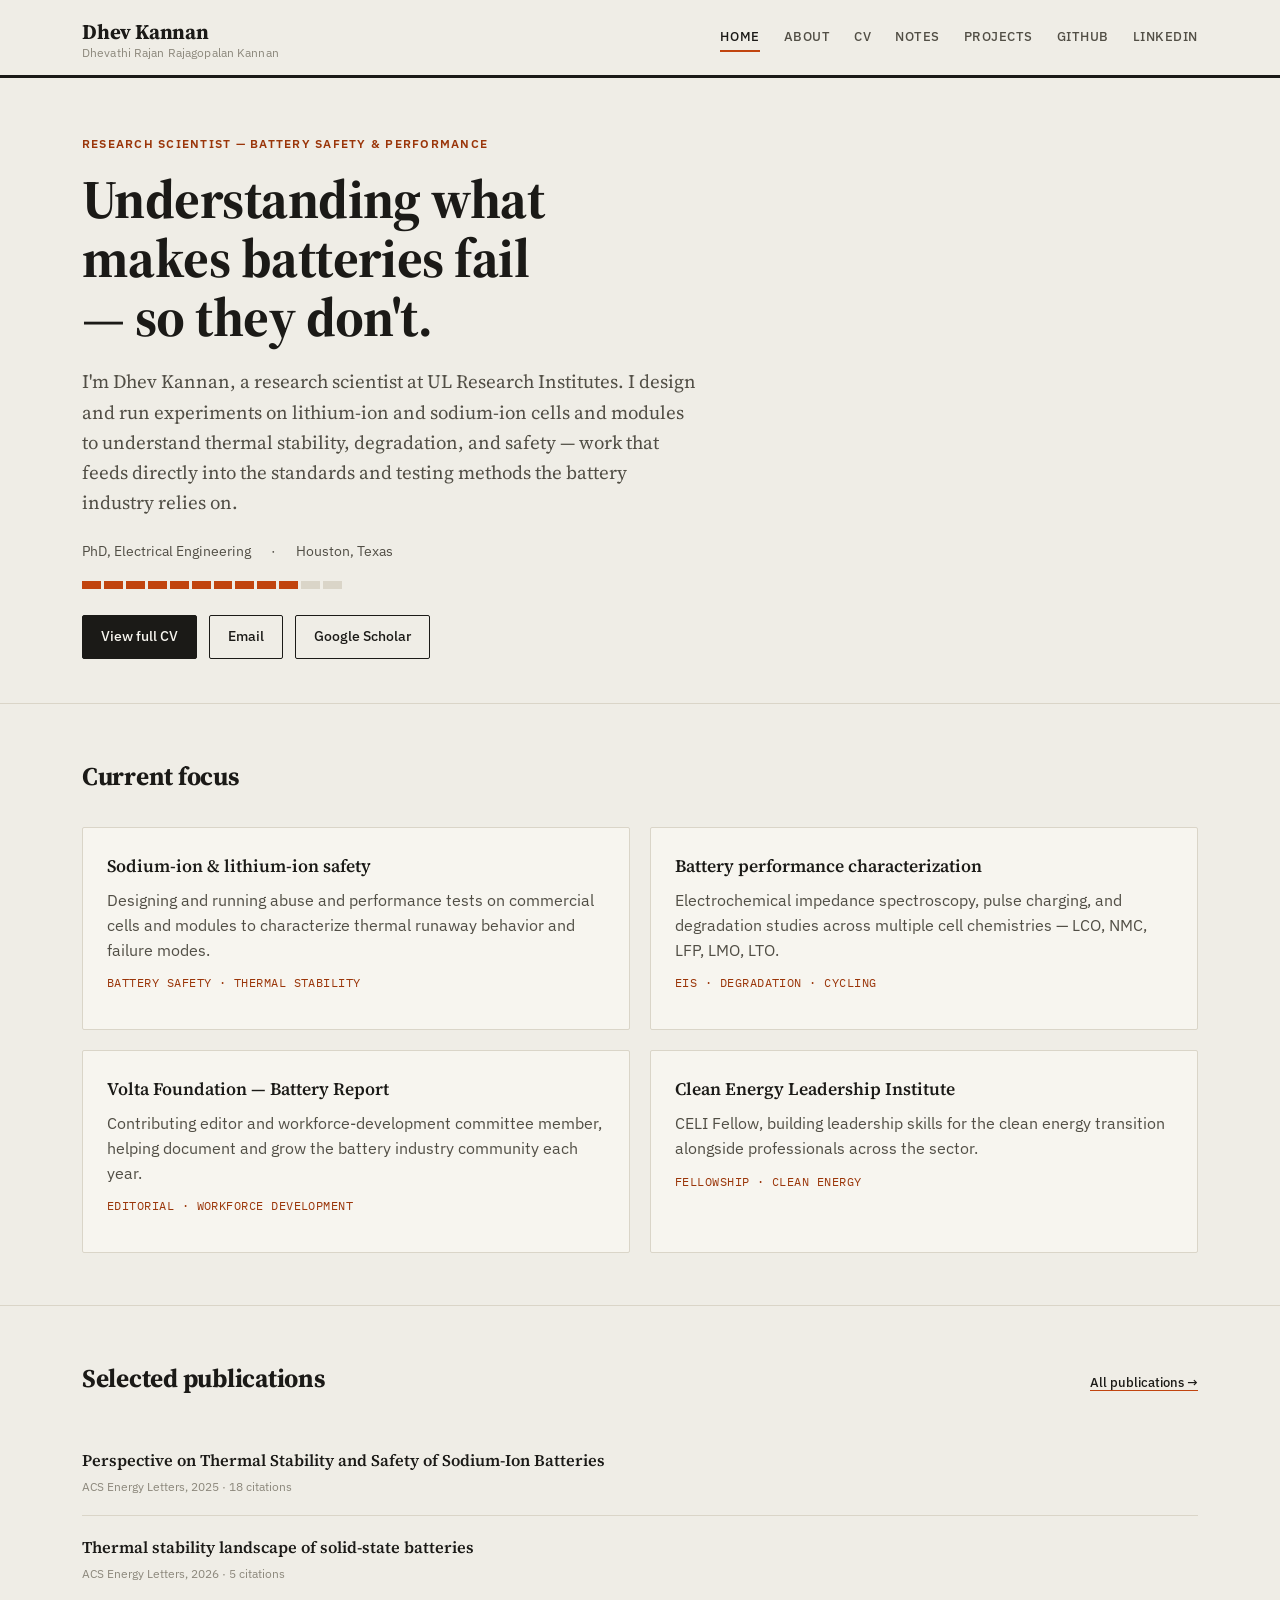
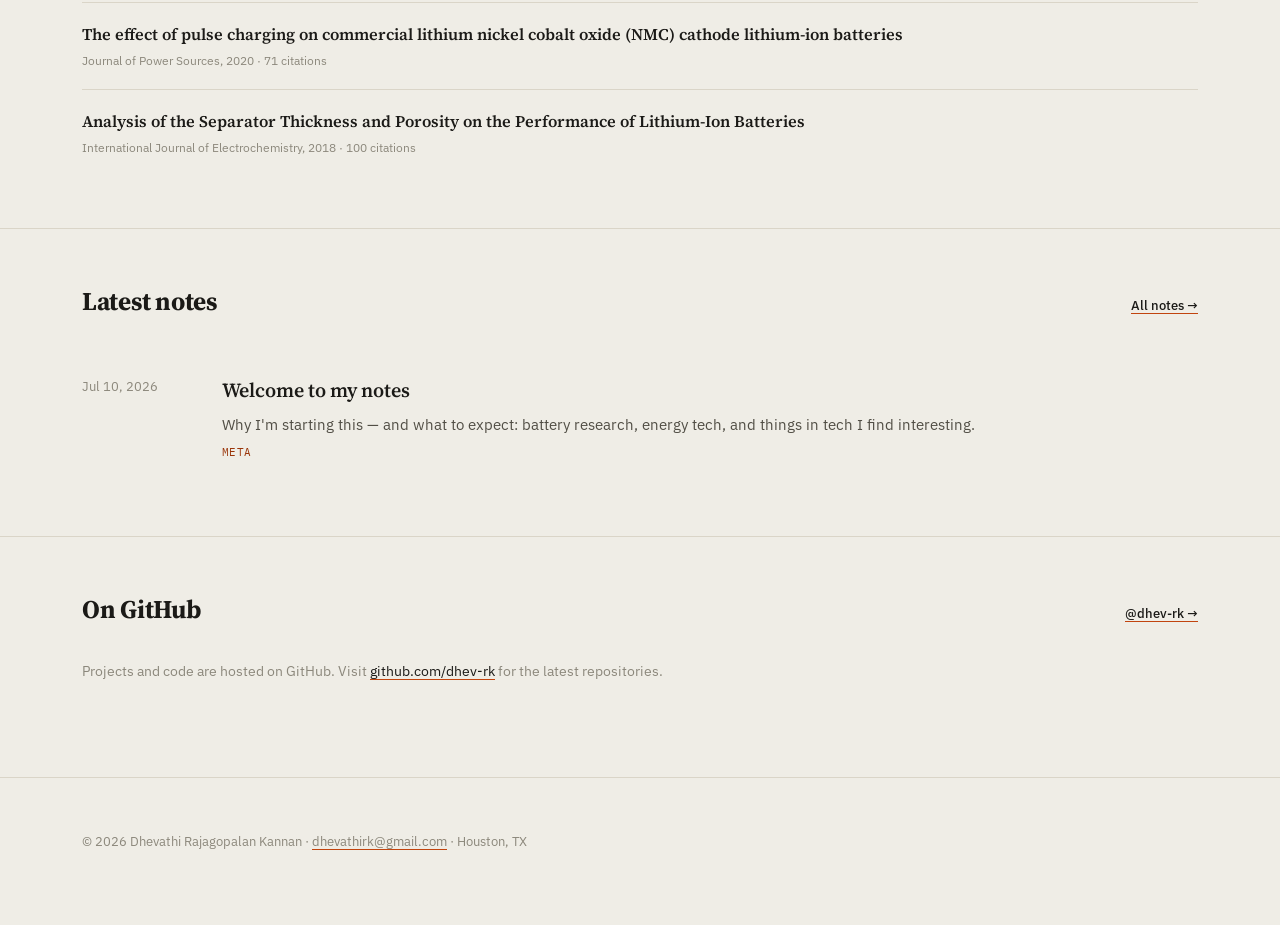
==== commit 64261f1d: "Update name references" ====
--- a/index.html
+++ b/index.html
@@ -11,7 +11,7 @@
 
 <nav class="nav">
   <div class="wrap">
-    <a href="index.html" class="nav-brand"><span class="brand-full">Dhevathi Rajan Rajagopalan Kannan</span><span class="brand-short">Dhev Kannan</span></a>
+    <a href="index.html" class="nav-brand"><span class="brand-short">Dhev Kannan</span><span class="brand-full">Dhevathi Rajan Rajagopalan Kannan</span></a>
     <div class="nav-links" id="nav-links">
       <a href="index.html" class="active">Home</a>
       <a href="about.html">About</a>
@@ -31,7 +31,7 @@
       <p class="eyebrow">Research Scientist — Battery Safety &amp; Performance</p>
       <h1>Understanding what makes batteries fail — so they don't.</h1>
       <p class="lede">
-        I'm Dhevathi Rajagopalan Kannan, a research scientist at UL Research Institutes.
+        I'm Dhev Kannan, a research scientist at UL Research Institutes.
         I design and run experiments on lithium-ion and sodium-ion cells and modules to
         understand thermal stability, degradation, and safety — work that feeds directly
         into the standards and testing methods the battery industry relies on.
--- a/css/style.css
+++ b/css/style.css
@@ -51,7 +51,12 @@
 /* ---------- Masthead ---------- */
 .nav { border-bottom: 3px solid var(--ink); background: var(--bg); position: sticky; top: 0; z-index: 30; }
 .nav .wrap { display: flex; align-items: center; justify-content: space-between; padding-top: 20px; padding-bottom: 16px; gap: 16px; }
-.nav-brand { font-family: var(--font-display); font-weight: 700; font-size: 1.3rem; color: var(--ink); text-decoration: none; letter-spacing: -0.01em; flex-shrink: 1; min-width: 0; }
+.nav-brand { display: flex; flex-direction: column; gap: 2px; font-family: var(--font-display); color: var(--ink); text-decoration: none; flex-shrink: 1; min-width: 0; line-height: 1.15; }
+.brand-short { font-weight: 700; font-size: 1.3rem; letter-spacing: -0.01em; white-space: nowrap; }
+.brand-full { font-weight: 400; font-size: 0.72rem; color: var(--ink-faint); font-family: var(--font-ui); letter-spacing: 0.01em; white-space: nowrap; }
+@media (max-width: 560px) {
+  .brand-full { display: none; }
+}
 .nav-links { display: flex; gap: 24px; font-family: var(--font-ui); font-size: 0.8rem; font-weight: 500; letter-spacing: 0.04em; text-transform: uppercase; flex-wrap: wrap; }
 .nav-links a { color: var(--ink-soft); text-decoration: none; padding-bottom: 3px; border-bottom: 2px solid transparent; white-space: nowrap; }
 .nav-links a:hover, .nav-links a.active { color: var(--ink); border-bottom-color: var(--accent); }
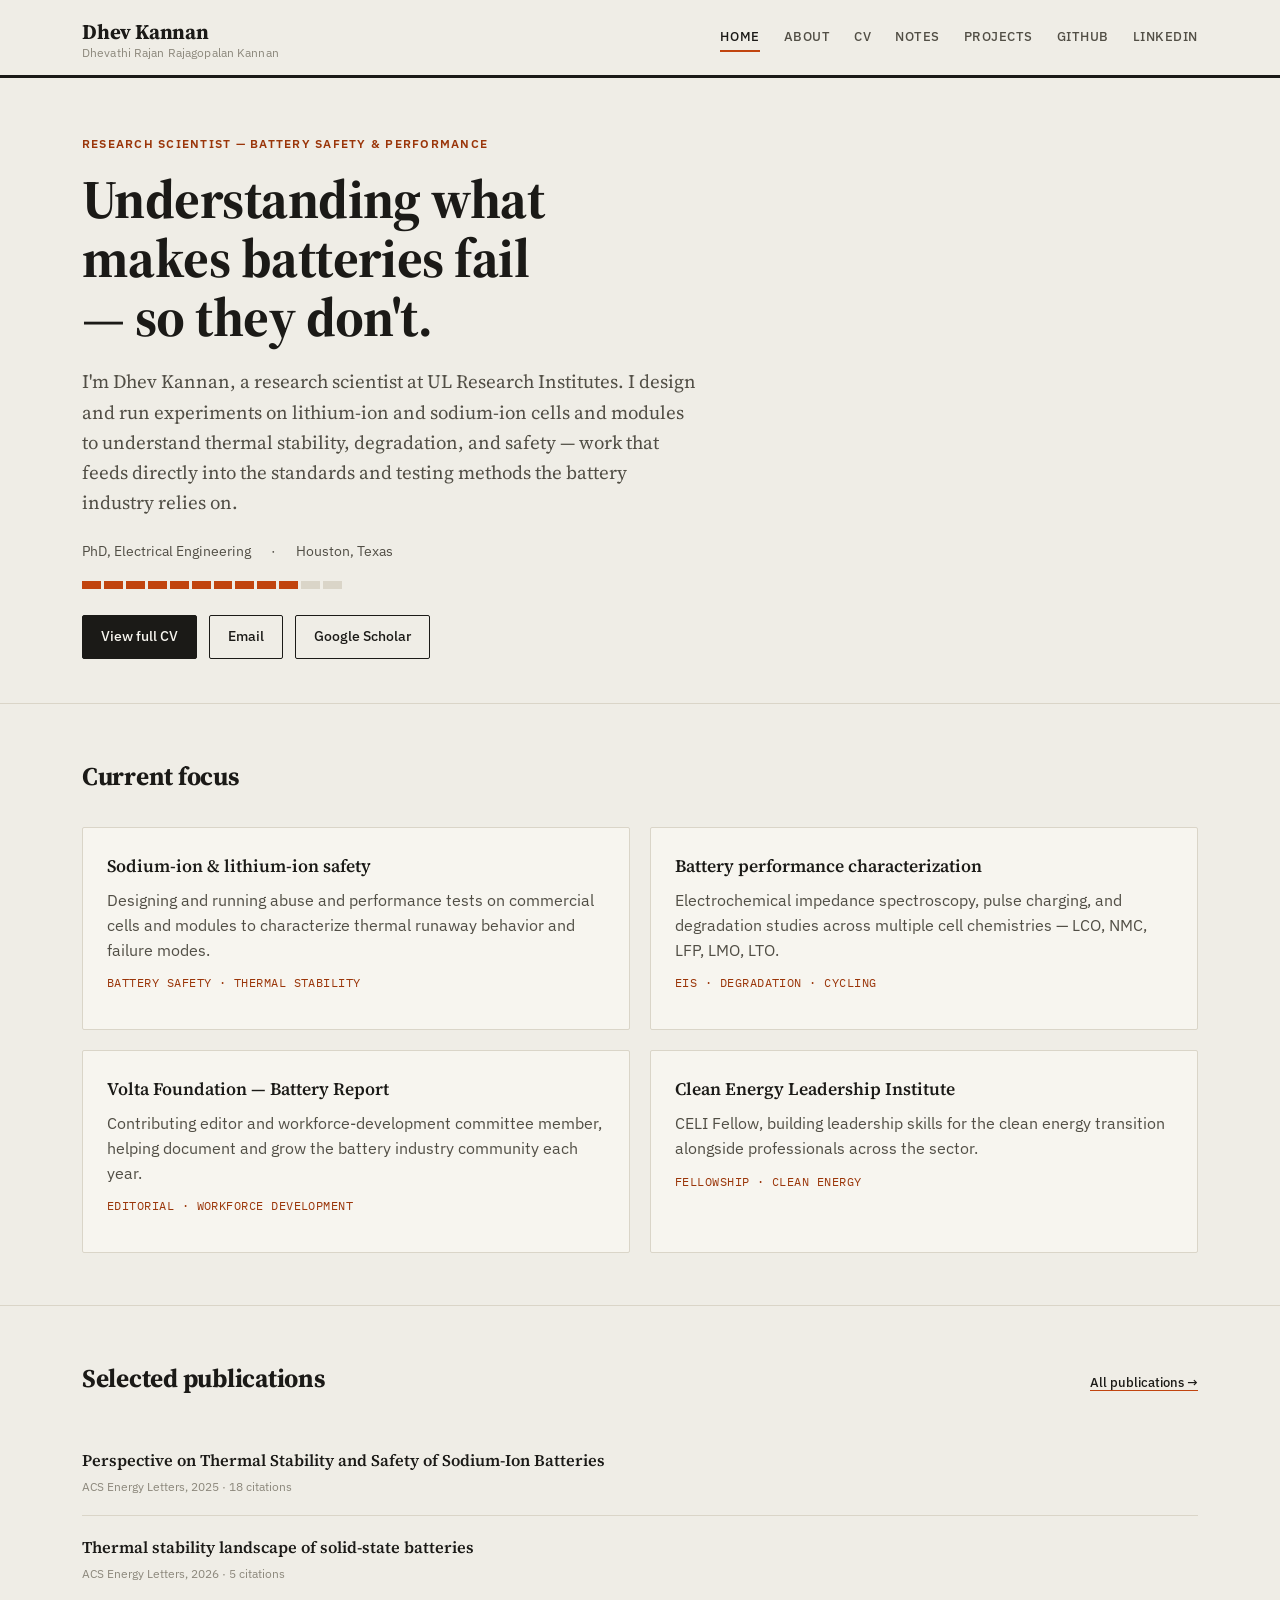
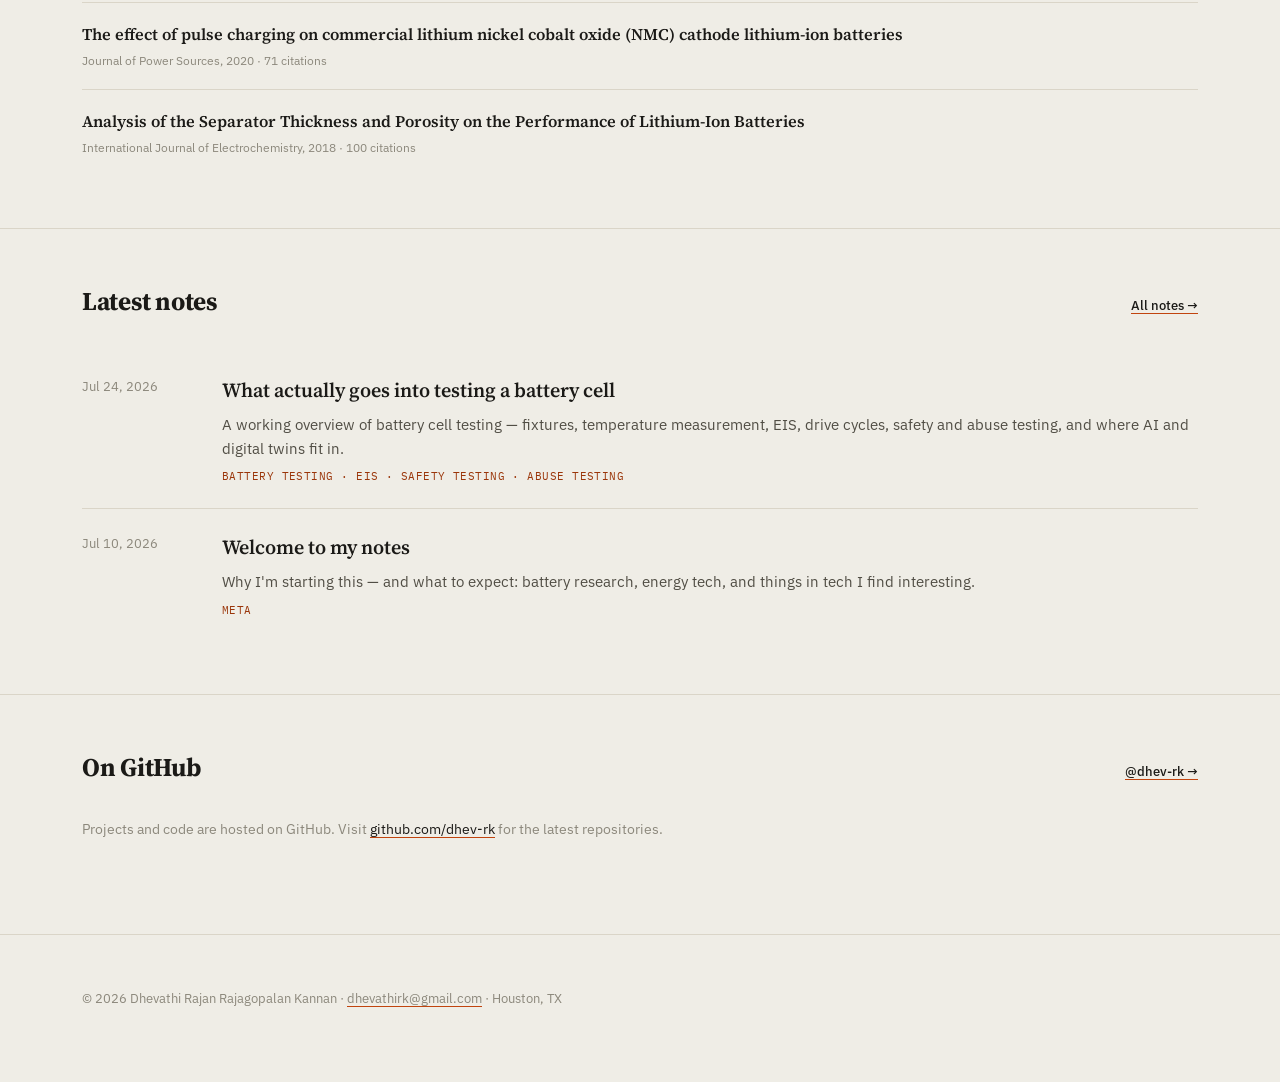
==== commit 258a7bab: "Name in copyright changed for all pages" ====
--- a/index.html
+++ b/index.html
@@ -141,7 +141,7 @@
 
 <footer>
   <div class="wrap">
-    <p>© <span id="year"></span> Dhevathi Rajagopalan Kannan · <a href="mailto:dhevathirk@gmail.com">dhevathirk@gmail.com</a> · Houston, TX</p>
+    <p>© <span id="year"></span> Dhevathi Rajan Rajagopalan Kannan · <a href="mailto:dhevathirk@gmail.com">dhevathirk@gmail.com</a> · Houston, TX</p>
   </div>
 </footer>
 
--- a/css/style.css
+++ b/css/style.css
@@ -227,6 +227,12 @@
 .post-body blockquote { border-left: 3px solid var(--accent); margin: 1.5em 0; padding-left: 20px; color: var(--ink-soft); font-style: italic; }
 .post-body img { max-width: 100%; border-radius: var(--radius); }
 .post-body a { text-decoration-thickness: 1px; }
+.post-body table { width: 100%; border-collapse: collapse; margin: 1.6em 0; font-family: var(--font-ui); font-size: 0.92rem; }
+.post-body th, .post-body td { text-align: left; padding: 10px 14px; border-bottom: 1px solid var(--line); }
+.post-body th { font-weight: 600; color: var(--ink); border-bottom: 2px solid var(--ink); }
+.post-body td { color: var(--ink-soft); }
+.post-body tr:nth-child(even) td { background: var(--surface); }
+.post-body figcaption, .post-body em { color: var(--ink-faint); font-size: 0.88em; }
 
 .references { margin-top: 48px; padding-top: 28px; border-top: 1px solid var(--line); max-width: var(--measure); }
 .references h2 { font-family: var(--font-display); font-size: 1.15rem; margin: 0 0 16px; }
